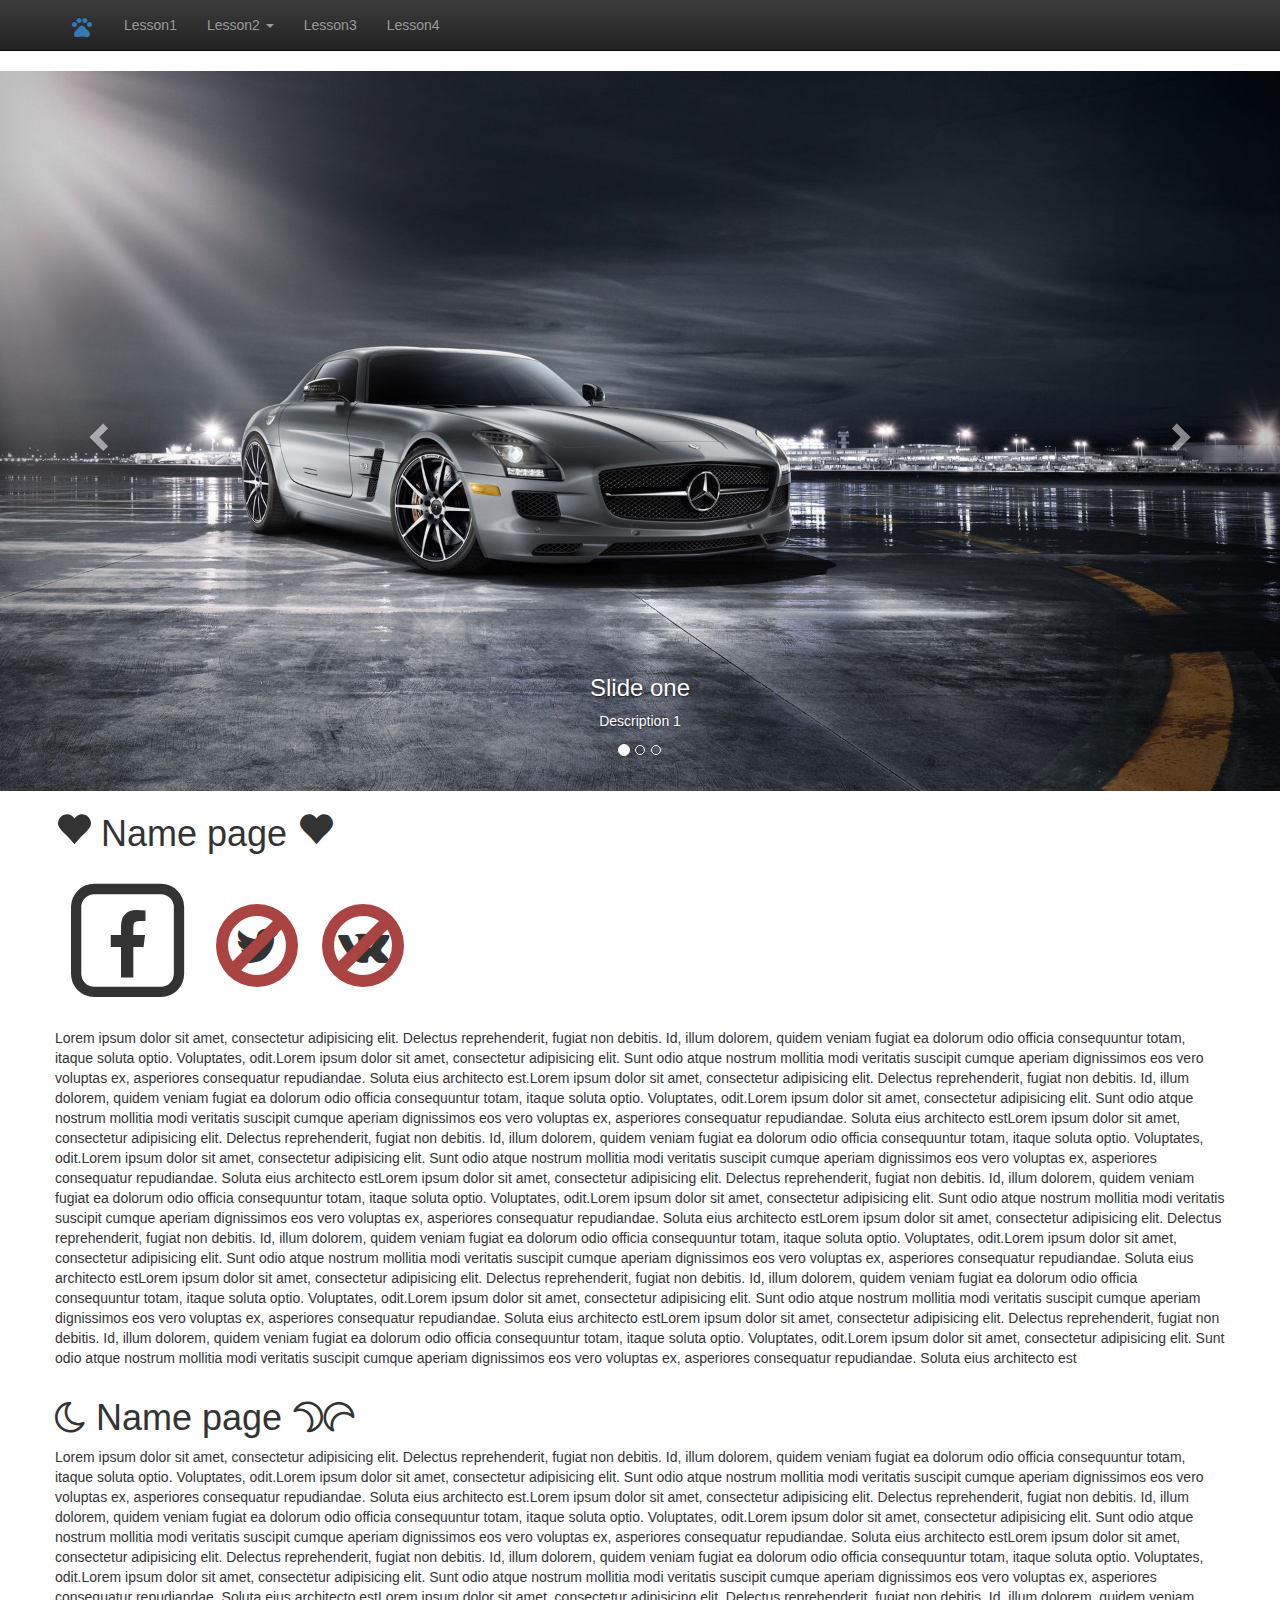
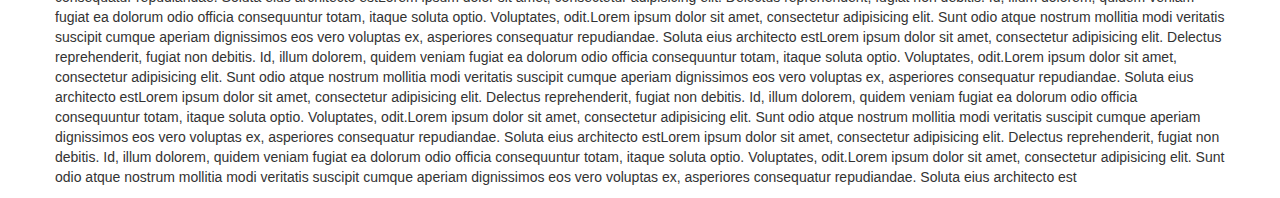
==== index.html @ 9d218d1c "BootStrap_Go2" ====
<!DOCTYPE html>
<html lang="en">

<head>
	<meta charset="utf-8">
    <meta http-equiv="X-UA-Compatible" content="IE=edge">
    <meta name="viewport" content="width=device-width, initial-scale=1">
    <!-- The above 3 meta tags *must* come first in the head; any other head content must come *after* these tags -->
    <title>My site</title>
	<!-- Bootstrap core CSS -->

	<link rel="stylesheet" type="text/css" href="css/bootstrap-theme.css">
	<link rel="stylesheet" type="text/css" href="css/bootstrap.css">
	<link rel="stylesheet" type="text/css" href="css/style.css">
	<link rel="stylesheet" type="text/css" href="css/font-awesome.css">
	<link href="https://fonts.googleapis.com/icon?family=Material+Icons"
      rel="stylesheet">
  

	<!-- HTML5 shim and Respond.js for IE8 support of HTML5 elements and media queries -->
    <!-- WARNING: Respond.js doesn't work if you view the page via file:// -->
    <!--[if lt IE 9]>
      <script src="https://oss.maxcdn.com/html5shiv/3.7.3/html5shiv.min.js"></script>
      <script src="https://oss.maxcdn.com/respond/1.4.2/respond.min.js"></script>
    <![endif]-->	
</head>
<body>
<!-- navbar-default (Светлый цвет)(navbar-inverse Темный) -->
<!-- navbar-fixed-top , navbar-fixed-bottom -->
		<div class="navbar navbar-inverse navbar-static-top"> 

			<div class="container">
				<div class="navbar-header">
				<button type="button" class="navbar-toggle" data-toggle="collapse" data-target="#responsive-menu">
					<span class="sr-only">open nav</span>	
					<span class="icon-bar"></span>
					<span class="icon-bar"></span>
					<span class="icon-bar"></span>
				</button>
					 <div class="navbar-brand"><a href="#"><i class="material-icons">pets</i></a></div>  <!-- белая подсветка -->
				</div>
				<div class="collapse navbar-collapse" id="responsive-menu">
					<ul class="nav navbar-nav">			<!-- menu горизонтально(белая подстветка-->
						<li><a href="#">Lesson1</a></li>

						<li class="dropdown" >
							<a href="#" class="dropdown-toggle" data-toggle="dropdown">Lesson2 <b class="caret"></b></a>
							<ul class="dropdown-menu">
								<li><a href="#">Day1</a></li>
								<li class="divider"></li>
								<li><a href="#">Day2</a></li>
								<li class="divider"></li>
								<li><a href="#">Day3</a></li>
								<li class="divider"></li>
								<li><a href="#">Day4</a></li>
							</ul>

						</li>
						<li><a href="#">Lesson3</a></li>
						<li><a href="#">Lesson4</a></li>
					</ul>
				</div>
			</div>
		</div> 

	<div id="carousel" class="carousel slide">
		<!--Indicators slides-->
		<ol class="carousel-indicators">
			<li class="active" data-target="#carousel" data-slide-to="0"></li>
			<li data-target="#carousel" data-slide-to="1"></li>
			<li data-target="#carousel" data-slide-to="2"></li>
		</ol>
		<!--slides-->
		<div class="carousel-inner">
			<div class="item active">
				<img src="img/car2.jpg" alt="">
				<div class="carousel-caption">
					<h3>Slide one</h3>
					<p>Description 1</p>
				</div>
			</div>
			<div class="item">
				<img src="img/car1.jpg" alt="">
				<div class="carousel-caption">
					<h3>Slide Second</h3>
					<p>Description 2</p>
				</div>
			</div>
			<div class="item">
				<img src="img/car1.jpg" alt="">
				<div class="carousel-caption">
					<h3>Slide 3</h3>
					<p>Description 3</p>
				</div>
			</div>	
		</div>
		<!--Стрелки left and right-->
		<a href="#carousel" class="left carousel-control" data-slide="prev">
			<span class="glyphicon glyphicon-chevron-left"></span>
		</a>
		<a href="#carousel" class="right carousel-control" data-slide="next">
			<span class="glyphicon glyphicon-chevron-right"></span>
		</a>

	</div>


	<div class="container">
		<div class="row">
		
		<h1> <i class="glyphicon glyphicon-heart "></i>	Name page <i class="glyphicon glyphicon-heart"></i></h1>
		<h1>
				<span class="fa-stack fa-2x fa-lg">
				  <i class="fa fa-square-o fa-stack-2x"></i>
				   <i class="fa fa-facebook fa-stack-1x"></i>
				</span>
				<span class="fa-stack fa-lg">
					 <i class="fa fa-twitter fa-stack-1x"></i>
					<i class="fa fa-ban fa-stack-2x text-danger"></i>
				</span>
				<span class="fa-stack fa-lg">
					 <i class="fa fa-vk fa-stack-1x"></i>
					 <i class="fa fa-ban fa-stack-2x text-danger"></i>
				</span>
				
		</h1>
		<p>Lorem ipsum dolor sit amet, consectetur adipisicing elit. Delectus reprehenderit, fugiat non debitis. Id, illum dolorem, quidem veniam fugiat ea dolorum odio officia consequuntur totam, itaque soluta optio. Voluptates, odit.Lorem ipsum dolor sit amet, consectetur adipisicing elit. Sunt odio atque nostrum mollitia modi veritatis suscipit cumque aperiam dignissimos eos vero voluptas ex, asperiores consequatur repudiandae. Soluta eius architecto est.Lorem ipsum dolor sit amet, consectetur adipisicing elit. Delectus reprehenderit, fugiat non debitis. Id, illum dolorem, quidem veniam fugiat ea dolorum odio officia consequuntur totam, itaque soluta optio. Voluptates, odit.Lorem ipsum dolor sit amet, consectetur adipisicing elit. Sunt odio atque nostrum mollitia modi veritatis suscipit cumque aperiam dignissimos eos vero voluptas ex, asperiores consequatur repudiandae. Soluta eius architecto estLorem ipsum dolor sit amet, consectetur adipisicing elit. Delectus reprehenderit, fugiat non debitis. Id, illum dolorem, quidem veniam fugiat ea dolorum odio officia consequuntur totam, itaque soluta optio. Voluptates, odit.Lorem ipsum dolor sit amet, consectetur adipisicing elit. Sunt odio atque nostrum mollitia modi veritatis suscipit cumque aperiam dignissimos eos vero voluptas ex, asperiores consequatur repudiandae. Soluta eius architecto estLorem ipsum dolor sit amet, consectetur adipisicing elit. Delectus reprehenderit, fugiat non debitis. Id, illum dolorem, quidem veniam fugiat ea dolorum odio officia consequuntur totam, itaque soluta optio. Voluptates, odit.Lorem ipsum dolor sit amet, consectetur adipisicing elit. Sunt odio atque nostrum mollitia modi veritatis suscipit cumque aperiam dignissimos eos vero voluptas ex, asperiores consequatur repudiandae. Soluta eius architecto estLorem ipsum dolor sit amet, consectetur adipisicing elit. Delectus reprehenderit, fugiat non debitis. Id, illum dolorem, quidem veniam fugiat ea dolorum odio officia consequuntur totam, itaque soluta optio. Voluptates, odit.Lorem ipsum dolor sit amet, consectetur adipisicing elit. Sunt odio atque nostrum mollitia modi veritatis suscipit cumque aperiam dignissimos eos vero voluptas ex, asperiores consequatur repudiandae. Soluta eius architecto estLorem ipsum dolor sit amet, consectetur adipisicing elit. Delectus reprehenderit, fugiat non debitis. Id, illum dolorem, quidem veniam fugiat ea dolorum odio officia consequuntur totam, itaque soluta optio. Voluptates, odit.Lorem ipsum dolor sit amet, consectetur adipisicing elit. Sunt odio atque nostrum mollitia modi veritatis suscipit cumque aperiam dignissimos eos vero voluptas ex, asperiores consequatur repudiandae. Soluta eius architecto estLorem ipsum dolor sit amet, consectetur adipisicing elit. Delectus reprehenderit, fugiat non debitis. Id, illum dolorem, quidem veniam fugiat ea dolorum odio officia consequuntur totam, itaque soluta optio. Voluptates, odit.Lorem ipsum dolor sit amet, consectetur adipisicing elit. Sunt odio atque nostrum mollitia modi veritatis suscipit cumque aperiam dignissimos eos vero voluptas ex, asperiores consequatur repudiandae. Soluta eius architecto est</p>
			
 		</div>
 		<div class="row">
		
		<h1>

			<i class="fa fa-moon-o fa-spin" ></i> Name page <i class="fa fa-moon-o fa-rotate-180 "></i><i class="fa fa-moon-o fa-rotate-90 " ></i>

		</h1>

		<p>Lorem ipsum dolor sit amet, consectetur adipisicing elit. Delectus reprehenderit, fugiat non debitis. Id, illum dolorem, quidem veniam fugiat ea dolorum odio officia consequuntur totam, itaque soluta optio. Voluptates, odit.Lorem ipsum dolor sit amet, consectetur adipisicing elit. Sunt odio atque nostrum mollitia modi veritatis suscipit cumque aperiam dignissimos eos vero voluptas ex, asperiores consequatur repudiandae. Soluta eius architecto est.Lorem ipsum dolor sit amet, consectetur adipisicing elit. Delectus reprehenderit, fugiat non debitis. Id, illum dolorem, quidem veniam fugiat ea dolorum odio officia consequuntur totam, itaque soluta optio. Voluptates, odit.Lorem ipsum dolor sit amet, consectetur adipisicing elit. Sunt odio atque nostrum mollitia modi veritatis suscipit cumque aperiam dignissimos eos vero voluptas ex, asperiores consequatur repudiandae. Soluta eius architecto estLorem ipsum dolor sit amet, consectetur adipisicing elit. Delectus reprehenderit, fugiat non debitis. Id, illum dolorem, quidem veniam fugiat ea dolorum odio officia consequuntur totam, itaque soluta optio. Voluptates, odit.Lorem ipsum dolor sit amet, consectetur adipisicing elit. Sunt odio atque nostrum mollitia modi veritatis suscipit cumque aperiam dignissimos eos vero voluptas ex, asperiores consequatur repudiandae. Soluta eius architecto estLorem ipsum dolor sit amet, consectetur adipisicing elit. Delectus reprehenderit, fugiat non debitis. Id, illum dolorem, quidem veniam fugiat ea dolorum odio officia consequuntur totam, itaque soluta optio. Voluptates, odit.Lorem ipsum dolor sit amet, consectetur adipisicing elit. Sunt odio atque nostrum mollitia modi veritatis suscipit cumque aperiam dignissimos eos vero voluptas ex, asperiores consequatur repudiandae. Soluta eius architecto estLorem ipsum dolor sit amet, consectetur adipisicing elit. Delectus reprehenderit, fugiat non debitis. Id, illum dolorem, quidem veniam fugiat ea dolorum odio officia consequuntur totam, itaque soluta optio. Voluptates, odit.Lorem ipsum dolor sit amet, consectetur adipisicing elit. Sunt odio atque nostrum mollitia modi veritatis suscipit cumque aperiam dignissimos eos vero voluptas ex, asperiores consequatur repudiandae. Soluta eius architecto estLorem ipsum dolor sit amet, consectetur adipisicing elit. Delectus reprehenderit, fugiat non debitis. Id, illum dolorem, quidem veniam fugiat ea dolorum odio officia consequuntur totam, itaque soluta optio. Voluptates, odit.Lorem ipsum dolor sit amet, consectetur adipisicing elit. Sunt odio atque nostrum mollitia modi veritatis suscipit cumque aperiam dignissimos eos vero voluptas ex, asperiores consequatur repudiandae. Soluta eius architecto estLorem ipsum dolor sit amet, consectetur adipisicing elit. Delectus reprehenderit, fugiat non debitis. Id, illum dolorem, quidem veniam fugiat ea dolorum odio officia consequuntur totam, itaque soluta optio. Voluptates, odit.Lorem ipsum dolor sit amet, consectetur adipisicing elit. Sunt odio atque nostrum mollitia modi veritatis suscipit cumque aperiam dignissimos eos vero voluptas ex, asperiores consequatur repudiandae. Soluta eius architecto est</p>
			
 		</div>
	</div>
	<div class="container-fluid">
		<div class="row">
			<div class="col-md-6 hidden-md ">	<!-- delete if size -sm -lg-->
				<div class="row">
					<div class="col-md-4 "></div>
					<div class="col-md-4 "></div>
					<div class="col-md-4 "></div>
				</div>
			</div>
			<div class="col-md-4 col-md-offset-2 ">  <!-- Space 2 col -->
			
		</div>
	
			
		</div>
	</div>
	











	<!-- jQuery (necessary for Bootstrap's JavaScript plugins) -->
    <script src="https://ajax.googleapis.com/ajax/libs/jquery/1.12.4/jquery.min.js"></script>

    <!-- Include all compiled plugins (below), or include individual files as needed -->
    <script type="text/javascript" src="js/bootstrap.js"></script>
	
		<!-- start LiveReload -->
	<script>document.write('<script src="http://' + (location.host || 'localhost').split(':')[0] + ':35729/livereload.js?snipver=1"></' + 'script>')</script>
		<!-- .end -->
</body>
</html>
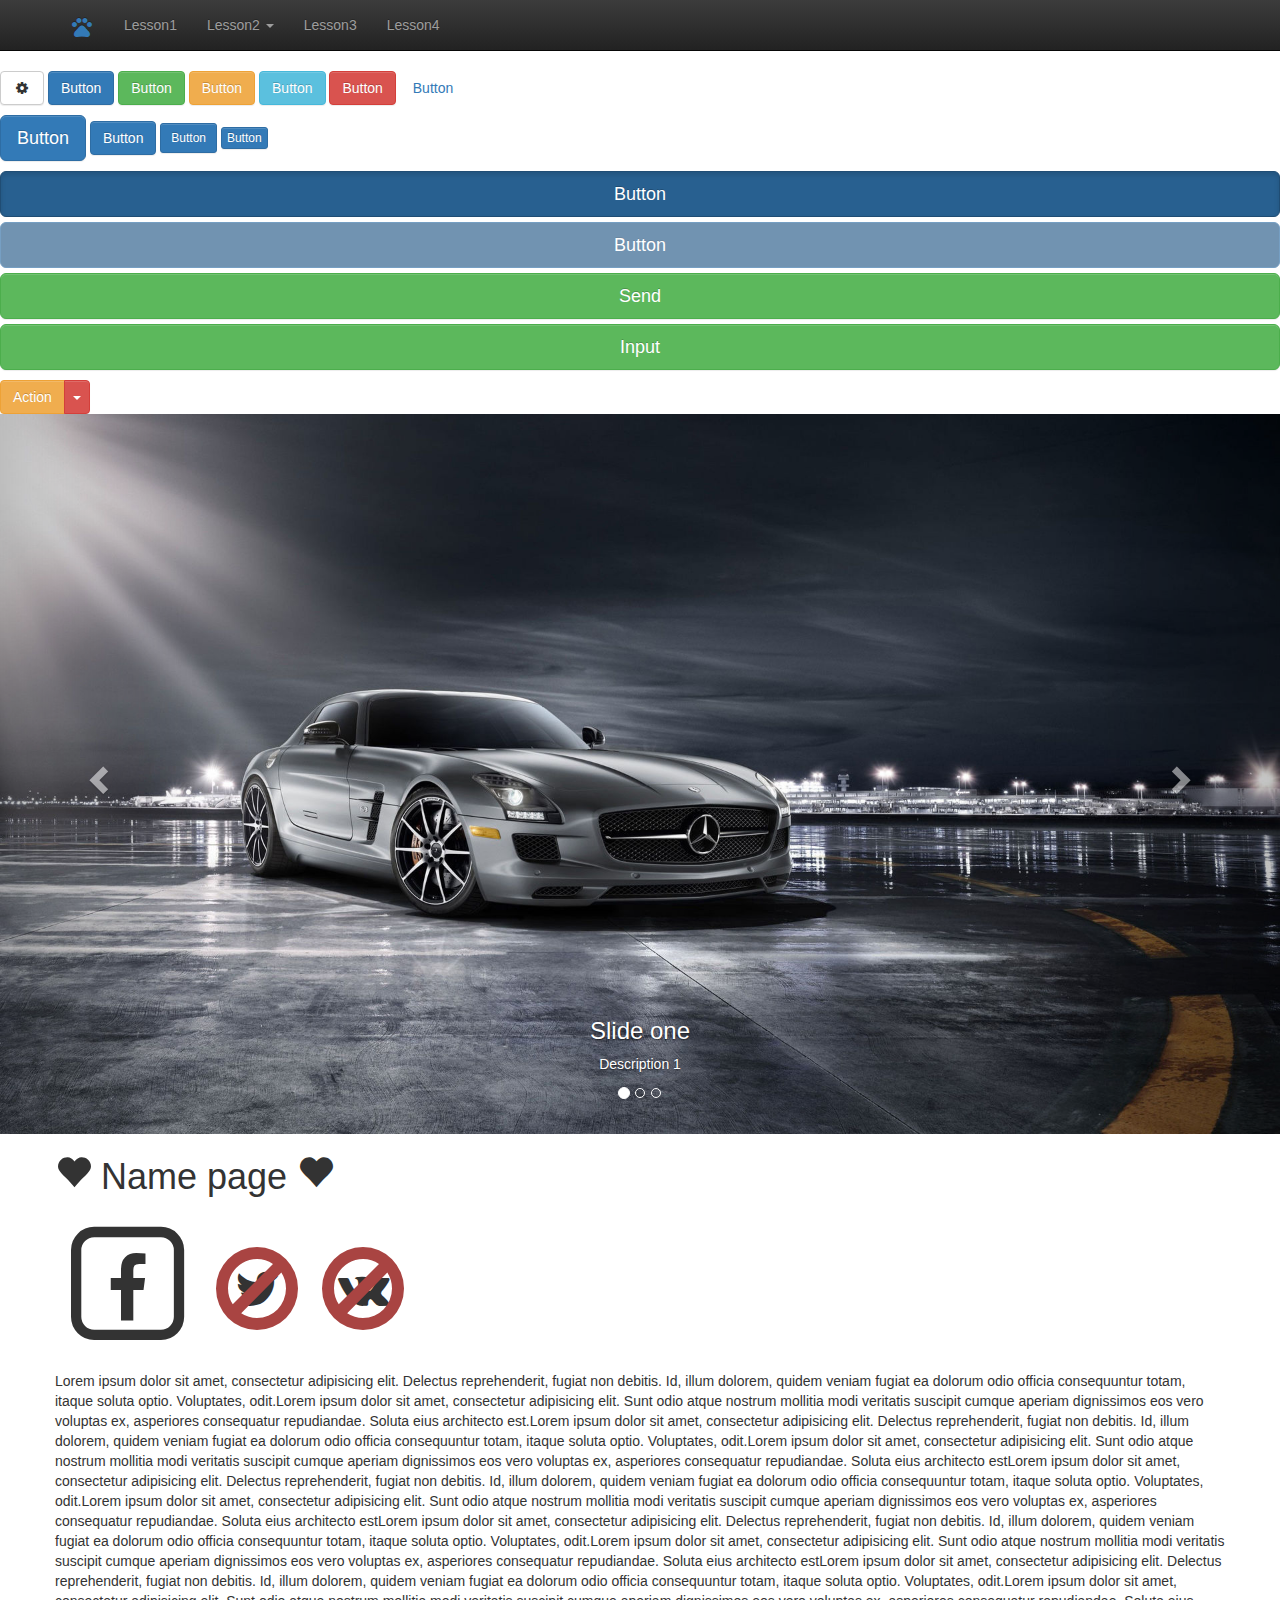
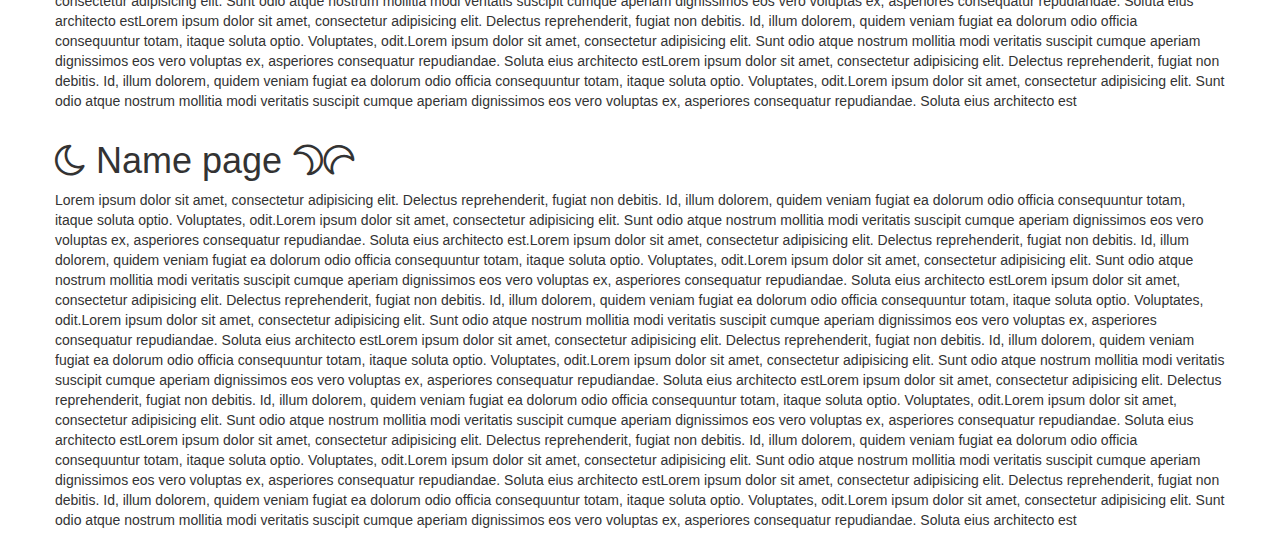
==== commit e138ce7c: "BootStrap_Go2" ====
--- a/index.html
+++ b/index.html
@@ -62,6 +62,51 @@
 				</div>
 			</div>
 		</div> 
+			<!--Buttons start-->
+	<div>		
+		<p>
+				<a href="#" class="btn btn-default"><i class="fa fa-cog fa-spin fa-fw"></i></a>
+				<a href="#" class="btn btn-primary ">Button</a>
+				<a href="#" class="btn btn-success">Button</a>
+				<a href="#" class="btn btn-warning">Button</a>
+				<a href="#" class="btn btn-info">Button</a>
+				<a href="#" class="btn btn-danger">Button</a>
+				<a href="#" class="btn btn-link">Button</a>
+				
+		</p>
+		<p>
+			<a href="#" class="btn btn-primary btn-lg " >Button</a>
+			<a href="#" class="btn btn-primary ">Button</a>
+			<a href="#" class="btn btn-primary btn-sm">Button</a>
+			<a href="#" class="btn btn-primary btn-xs">Button</a>
+		</p>
+		<p>
+			<a href="#" class="btn btn-primary btn-lg btn-block active">Button</a>
+			<a href="#" class="btn btn-primary btn-lg btn-block disabled">Button</a>
+			<button class="btn btn-success btn-lg btn-block" type="submit">Send</button>
+			<input type="submit" value="Input" class="btn btn-success btn-lg btn-block"> 
+		</p>
+		<!-- Split button -->
+<div class="btn-group">
+  <button type="button" class="btn btn-warning">Action</button>
+  <button type="button" class="btn btn-danger dropdown-toggle" data-toggle="dropdown" aria-haspopup="true" aria-expanded="false">
+    <span class="caret"></span>
+    <span class="sr-only">Toggle Dropdown</span>
+  </button>
+  <ul class="dropdown-menu">
+    <li><a href="#">Action</a></li>
+    <li><a href="#">Another action</a></li>
+    <li><a href="#">Something else here</a></li>
+    <li role="separator" class="divider"></li>
+    <li><a href="#">Separated link</a></li>
+  </ul>
+</div>
+
+
+	</div>
+
+
+
 
 	<div id="carousel" class="carousel slide">
 		<!--Indicators slides-->
@@ -137,7 +182,7 @@
 
 		<p>Lorem ipsum dolor sit amet, consectetur adipisicing elit. Delectus reprehenderit, fugiat non debitis. Id, illum dolorem, quidem veniam fugiat ea dolorum odio officia consequuntur totam, itaque soluta optio. Voluptates, odit.Lorem ipsum dolor sit amet, consectetur adipisicing elit. Sunt odio atque nostrum mollitia modi veritatis suscipit cumque aperiam dignissimos eos vero voluptas ex, asperiores consequatur repudiandae. Soluta eius architecto est.Lorem ipsum dolor sit amet, consectetur adipisicing elit. Delectus reprehenderit, fugiat non debitis. Id, illum dolorem, quidem veniam fugiat ea dolorum odio officia consequuntur totam, itaque soluta optio. Voluptates, odit.Lorem ipsum dolor sit amet, consectetur adipisicing elit. Sunt odio atque nostrum mollitia modi veritatis suscipit cumque aperiam dignissimos eos vero voluptas ex, asperiores consequatur repudiandae. Soluta eius architecto estLorem ipsum dolor sit amet, consectetur adipisicing elit. Delectus reprehenderit, fugiat non debitis. Id, illum dolorem, quidem veniam fugiat ea dolorum odio officia consequuntur totam, itaque soluta optio. Voluptates, odit.Lorem ipsum dolor sit amet, consectetur adipisicing elit. Sunt odio atque nostrum mollitia modi veritatis suscipit cumque aperiam dignissimos eos vero voluptas ex, asperiores consequatur repudiandae. Soluta eius architecto estLorem ipsum dolor sit amet, consectetur adipisicing elit. Delectus reprehenderit, fugiat non debitis. Id, illum dolorem, quidem veniam fugiat ea dolorum odio officia consequuntur totam, itaque soluta optio. Voluptates, odit.Lorem ipsum dolor sit amet, consectetur adipisicing elit. Sunt odio atque nostrum mollitia modi veritatis suscipit cumque aperiam dignissimos eos vero voluptas ex, asperiores consequatur repudiandae. Soluta eius architecto estLorem ipsum dolor sit amet, consectetur adipisicing elit. Delectus reprehenderit, fugiat non debitis. Id, illum dolorem, quidem veniam fugiat ea dolorum odio officia consequuntur totam, itaque soluta optio. Voluptates, odit.Lorem ipsum dolor sit amet, consectetur adipisicing elit. Sunt odio atque nostrum mollitia modi veritatis suscipit cumque aperiam dignissimos eos vero voluptas ex, asperiores consequatur repudiandae. Soluta eius architecto estLorem ipsum dolor sit amet, consectetur adipisicing elit. Delectus reprehenderit, fugiat non debitis. Id, illum dolorem, quidem veniam fugiat ea dolorum odio officia consequuntur totam, itaque soluta optio. Voluptates, odit.Lorem ipsum dolor sit amet, consectetur adipisicing elit. Sunt odio atque nostrum mollitia modi veritatis suscipit cumque aperiam dignissimos eos vero voluptas ex, asperiores consequatur repudiandae. Soluta eius architecto estLorem ipsum dolor sit amet, consectetur adipisicing elit. Delectus reprehenderit, fugiat non debitis. Id, illum dolorem, quidem veniam fugiat ea dolorum odio officia consequuntur totam, itaque soluta optio. Voluptates, odit.Lorem ipsum dolor sit amet, consectetur adipisicing elit. Sunt odio atque nostrum mollitia modi veritatis suscipit cumque aperiam dignissimos eos vero voluptas ex, asperiores consequatur repudiandae. Soluta eius architecto est</p>
 			
- 		</div>
+ 		</div>	
 	</div>
 	<div class="container-fluid">
 		<div class="row">
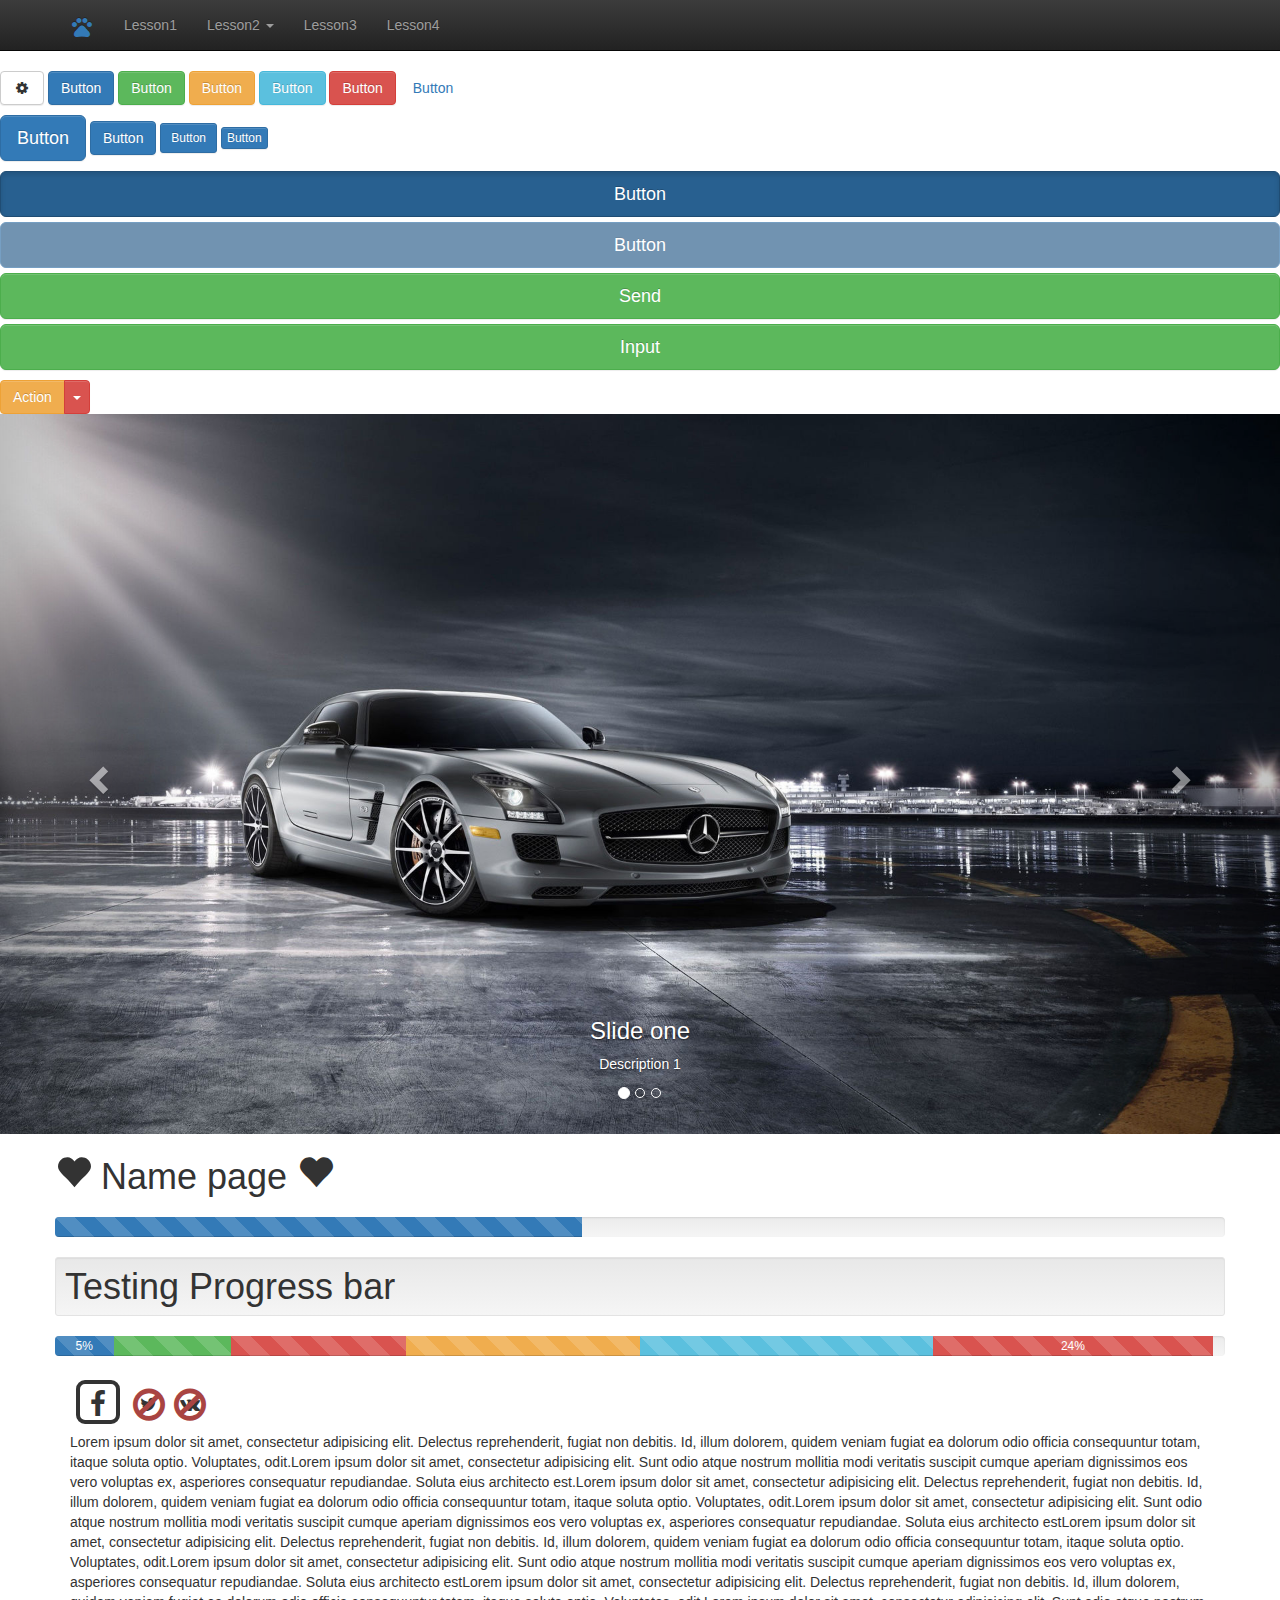
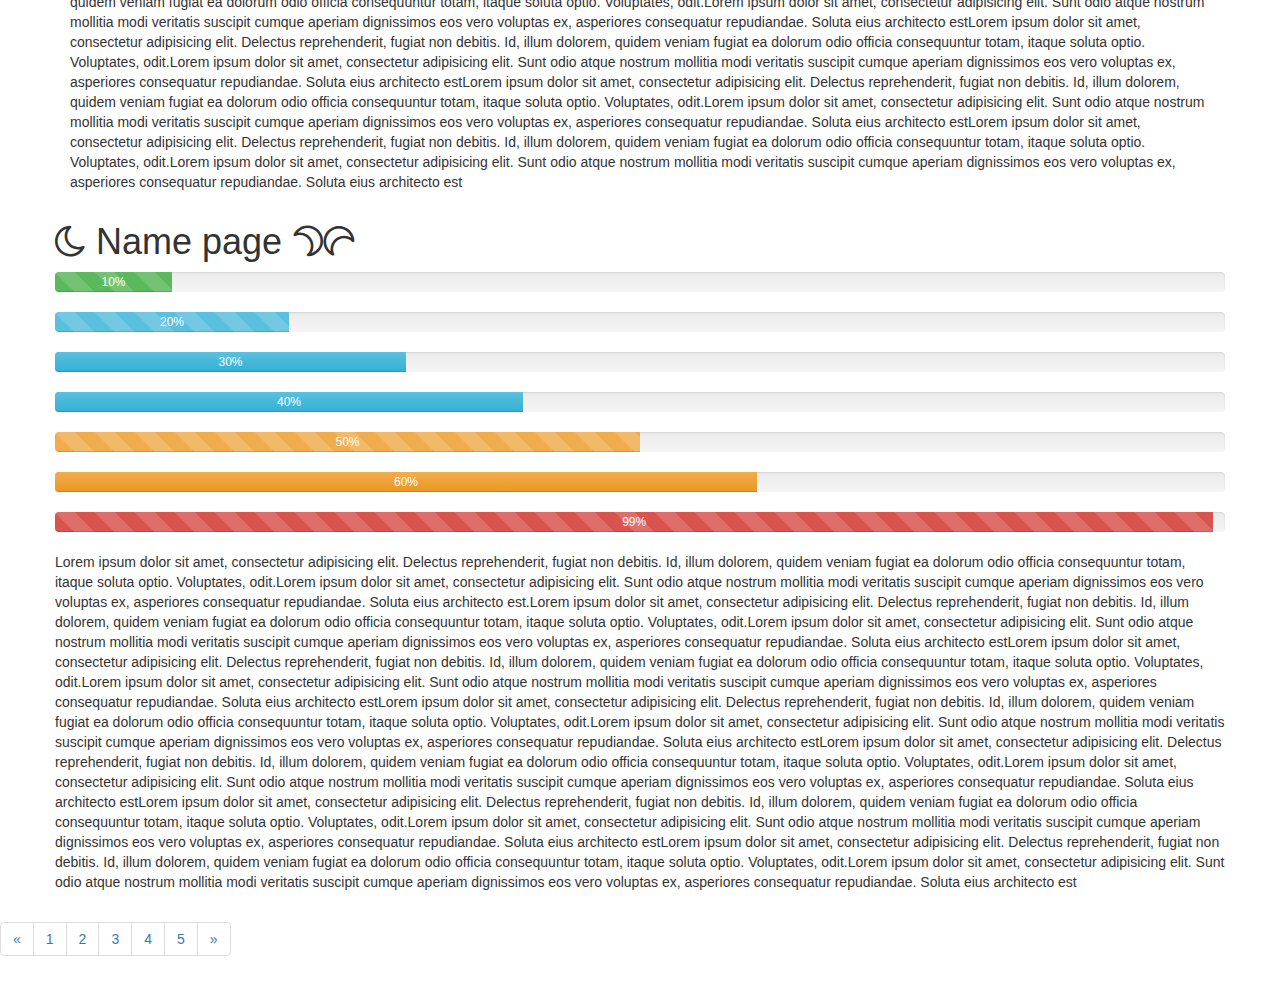
==== commit d969cd30: "BootStrap_Go2" ====
--- a/index.html
+++ b/index.html
@@ -155,6 +155,43 @@
 		
 		<h1> <i class="glyphicon glyphicon-heart "></i>	Name page <i class="glyphicon glyphicon-heart"></i></h1>
 		<h1>
+
+		
+
+			<div class="progress">
+				  <div class="progress-bar progress-bar-striped active" role="progressbar" aria-valuenow="45" aria-valuemin="0" aria-valuemax="100" style="width: 45%">
+				    <span class="sr-only">45% Complete</span>
+				  </div>
+			</div>
+
+			<div class="well well-sm">Testing Progress bar</div>
+					<!--  Progress Bar-1-->
+
+				<div class="progress">
+					  <div class="progress-bar progress-bar-striped active" style="width: 5%">
+					    5%
+					  </div>
+					  <div class="progress-bar progress-bar-success progress-bar-striped active" style="width: 10%">
+					    
+					  </div>
+					  <div class="progress-bar progress-bar-danger progress-bar-striped active" style="width: 15%">
+					    
+					  </div>
+					  <div class="progress-bar progress-bar-warning progress-bar-striped active" style="width: 20%">
+					   
+					  </div>
+					  <div class="progress-bar progress-bar-info progress-bar-striped active" style="width: 25%">
+
+					    
+					  </div>
+					  <div class="progress-bar progress-bar-danger progress-bar-striped active" style="width: 24%">
+					    24%
+					  </div>
+								 					
+				</div>
+
+				</div>
+
 				<span class="fa-stack fa-2x fa-lg">
 				  <i class="fa fa-square-o fa-stack-2x"></i>
 				   <i class="fa fa-facebook fa-stack-1x"></i>
@@ -172,6 +209,8 @@
 		<p>Lorem ipsum dolor sit amet, consectetur adipisicing elit. Delectus reprehenderit, fugiat non debitis. Id, illum dolorem, quidem veniam fugiat ea dolorum odio officia consequuntur totam, itaque soluta optio. Voluptates, odit.Lorem ipsum dolor sit amet, consectetur adipisicing elit. Sunt odio atque nostrum mollitia modi veritatis suscipit cumque aperiam dignissimos eos vero voluptas ex, asperiores consequatur repudiandae. Soluta eius architecto est.Lorem ipsum dolor sit amet, consectetur adipisicing elit. Delectus reprehenderit, fugiat non debitis. Id, illum dolorem, quidem veniam fugiat ea dolorum odio officia consequuntur totam, itaque soluta optio. Voluptates, odit.Lorem ipsum dolor sit amet, consectetur adipisicing elit. Sunt odio atque nostrum mollitia modi veritatis suscipit cumque aperiam dignissimos eos vero voluptas ex, asperiores consequatur repudiandae. Soluta eius architecto estLorem ipsum dolor sit amet, consectetur adipisicing elit. Delectus reprehenderit, fugiat non debitis. Id, illum dolorem, quidem veniam fugiat ea dolorum odio officia consequuntur totam, itaque soluta optio. Voluptates, odit.Lorem ipsum dolor sit amet, consectetur adipisicing elit. Sunt odio atque nostrum mollitia modi veritatis suscipit cumque aperiam dignissimos eos vero voluptas ex, asperiores consequatur repudiandae. Soluta eius architecto estLorem ipsum dolor sit amet, consectetur adipisicing elit. Delectus reprehenderit, fugiat non debitis. Id, illum dolorem, quidem veniam fugiat ea dolorum odio officia consequuntur totam, itaque soluta optio. Voluptates, odit.Lorem ipsum dolor sit amet, consectetur adipisicing elit. Sunt odio atque nostrum mollitia modi veritatis suscipit cumque aperiam dignissimos eos vero voluptas ex, asperiores consequatur repudiandae. Soluta eius architecto estLorem ipsum dolor sit amet, consectetur adipisicing elit. Delectus reprehenderit, fugiat non debitis. Id, illum dolorem, quidem veniam fugiat ea dolorum odio officia consequuntur totam, itaque soluta optio. Voluptates, odit.Lorem ipsum dolor sit amet, consectetur adipisicing elit. Sunt odio atque nostrum mollitia modi veritatis suscipit cumque aperiam dignissimos eos vero voluptas ex, asperiores consequatur repudiandae. Soluta eius architecto estLorem ipsum dolor sit amet, consectetur adipisicing elit. Delectus reprehenderit, fugiat non debitis. Id, illum dolorem, quidem veniam fugiat ea dolorum odio officia consequuntur totam, itaque soluta optio. Voluptates, odit.Lorem ipsum dolor sit amet, consectetur adipisicing elit. Sunt odio atque nostrum mollitia modi veritatis suscipit cumque aperiam dignissimos eos vero voluptas ex, asperiores consequatur repudiandae. Soluta eius architecto estLorem ipsum dolor sit amet, consectetur adipisicing elit. Delectus reprehenderit, fugiat non debitis. Id, illum dolorem, quidem veniam fugiat ea dolorum odio officia consequuntur totam, itaque soluta optio. Voluptates, odit.Lorem ipsum dolor sit amet, consectetur adipisicing elit. Sunt odio atque nostrum mollitia modi veritatis suscipit cumque aperiam dignissimos eos vero voluptas ex, asperiores consequatur repudiandae. Soluta eius architecto est</p>
 			
  		</div>
+
+ 		<div class="container">
  		<div class="row">
 		
 		<h1>
@@ -180,10 +219,73 @@
 
 		</h1>
 
-		<p>Lorem ipsum dolor sit amet, consectetur adipisicing elit. Delectus reprehenderit, fugiat non debitis. Id, illum dolorem, quidem veniam fugiat ea dolorum odio officia consequuntur totam, itaque soluta optio. Voluptates, odit.Lorem ipsum dolor sit amet, consectetur adipisicing elit. Sunt odio atque nostrum mollitia modi veritatis suscipit cumque aperiam dignissimos eos vero voluptas ex, asperiores consequatur repudiandae. Soluta eius architecto est.Lorem ipsum dolor sit amet, consectetur adipisicing elit. Delectus reprehenderit, fugiat non debitis. Id, illum dolorem, quidem veniam fugiat ea dolorum odio officia consequuntur totam, itaque soluta optio. Voluptates, odit.Lorem ipsum dolor sit amet, consectetur adipisicing elit. Sunt odio atque nostrum mollitia modi veritatis suscipit cumque aperiam dignissimos eos vero voluptas ex, asperiores consequatur repudiandae. Soluta eius architecto estLorem ipsum dolor sit amet, consectetur adipisicing elit. Delectus reprehenderit, fugiat non debitis. Id, illum dolorem, quidem veniam fugiat ea dolorum odio officia consequuntur totam, itaque soluta optio. Voluptates, odit.Lorem ipsum dolor sit amet, consectetur adipisicing elit. Sunt odio atque nostrum mollitia modi veritatis suscipit cumque aperiam dignissimos eos vero voluptas ex, asperiores consequatur repudiandae. Soluta eius architecto estLorem ipsum dolor sit amet, consectetur adipisicing elit. Delectus reprehenderit, fugiat non debitis. Id, illum dolorem, quidem veniam fugiat ea dolorum odio officia consequuntur totam, itaque soluta optio. Voluptates, odit.Lorem ipsum dolor sit amet, consectetur adipisicing elit. Sunt odio atque nostrum mollitia modi veritatis suscipit cumque aperiam dignissimos eos vero voluptas ex, asperiores consequatur repudiandae. Soluta eius architecto estLorem ipsum dolor sit amet, consectetur adipisicing elit. Delectus reprehenderit, fugiat non debitis. Id, illum dolorem, quidem veniam fugiat ea dolorum odio officia consequuntur totam, itaque soluta optio. Voluptates, odit.Lorem ipsum dolor sit amet, consectetur adipisicing elit. Sunt odio atque nostrum mollitia modi veritatis suscipit cumque aperiam dignissimos eos vero voluptas ex, asperiores consequatur repudiandae. Soluta eius architecto estLorem ipsum dolor sit amet, consectetur adipisicing elit. Delectus reprehenderit, fugiat non debitis. Id, illum dolorem, quidem veniam fugiat ea dolorum odio officia consequuntur totam, itaque soluta optio. Voluptates, odit.Lorem ipsum dolor sit amet, consectetur adipisicing elit. Sunt odio atque nostrum mollitia modi veritatis suscipit cumque aperiam dignissimos eos vero voluptas ex, asperiores consequatur repudiandae. Soluta eius architecto estLorem ipsum dolor sit amet, consectetur adipisicing elit. Delectus reprehenderit, fugiat non debitis. Id, illum dolorem, quidem veniam fugiat ea dolorum odio officia consequuntur totam, itaque soluta optio. Voluptates, odit.Lorem ipsum dolor sit amet, consectetur adipisicing elit. Sunt odio atque nostrum mollitia modi veritatis suscipit cumque aperiam dignissimos eos vero voluptas ex, asperiores consequatur repudiandae. Soluta eius architecto est</p>
-			
- 		</div>	
-	</div>
+			<!--  Progress Bar-2-->
+
+		<div class="progress">
+			  <div class="progress-bar progress-bar-success progress-bar-striped active" role="progressbar" aria-valuenow="60" aria-valuemin="0" aria-valuemax="100" style="width: 10%;">
+			    10%
+			  </div>
+		</div>
+		<div class="progress">
+			  <div class="progress-bar progress-bar-info progress-bar-striped" role="progressbar" aria-valuenow="60" aria-valuemin="0" aria-valuemax="100" style="width: 20%;">
+			    20%
+			  </div>
+		</div>
+		<div class="progress">
+			  <div class="progress-bar progress-bar-info" role="progressbar" aria-valuenow="60" aria-valuemin="0" aria-valuemax="100" style="width: 30%;">
+			    30%
+			  </div>
+		</div>
+		<div class="progress">
+			  <div class="progress-bar progress-bar-info" role="progressbar" aria-valuenow="60" aria-valuemin="0" aria-valuemax="100" style="width: 40%;">
+			    40%
+			  </div>
+		</div>
+		<div class="progress">
+			  <div class="progress-bar progress-bar-warning progress-bar-striped" role="progressbar" aria-valuenow="60" aria-valuemin="0" aria-valuemax="100" style="width: 50%;">
+			    50%
+			  </div>
+		</div>
+		<div class="progress">
+			  <div class="progress-bar progress-bar-warning" role="progressbar" aria-valuenow="60" aria-valuemin="0" aria-valuemax="100" style="width: 60%;">
+			    60%
+			  </div>
+		</div>
+
+		<div class="progress">
+			  <div class="progress-bar progress-bar-danger progress-bar-striped active" role="progressbar" aria-valuenow="60" aria-valuemin="0" aria-valuemax="100" style="width: 99%;">
+			    99%
+			  </div>
+		</div>
+
+			<p>Lorem ipsum dolor sit amet, consectetur adipisicing elit. Delectus reprehenderit, fugiat non debitis. Id, illum dolorem, quidem veniam fugiat ea dolorum odio officia consequuntur totam, itaque soluta optio. Voluptates, odit.Lorem ipsum dolor sit amet, consectetur adipisicing elit. Sunt odio atque nostrum mollitia modi veritatis suscipit cumque aperiam dignissimos eos vero voluptas ex, asperiores consequatur repudiandae. Soluta eius architecto est.Lorem ipsum dolor sit amet, consectetur adipisicing elit. Delectus reprehenderit, fugiat non debitis. Id, illum dolorem, quidem veniam fugiat ea dolorum odio officia consequuntur totam, itaque soluta optio. Voluptates, odit.Lorem ipsum dolor sit amet, consectetur adipisicing elit. Sunt odio atque nostrum mollitia modi veritatis suscipit cumque aperiam dignissimos eos vero voluptas ex, asperiores consequatur repudiandae. Soluta eius architecto estLorem ipsum dolor sit amet, consectetur adipisicing elit. Delectus reprehenderit, fugiat non debitis. Id, illum dolorem, quidem veniam fugiat ea dolorum odio officia consequuntur totam, itaque soluta optio. Voluptates, odit.Lorem ipsum dolor sit amet, consectetur adipisicing elit. Sunt odio atque nostrum mollitia modi veritatis suscipit cumque aperiam dignissimos eos vero voluptas ex, asperiores consequatur repudiandae. Soluta eius architecto estLorem ipsum dolor sit amet, consectetur adipisicing elit. Delectus reprehenderit, fugiat non debitis. Id, illum dolorem, quidem veniam fugiat ea dolorum odio officia consequuntur totam, itaque soluta optio. Voluptates, odit.Lorem ipsum dolor sit amet, consectetur adipisicing elit. Sunt odio atque nostrum mollitia modi veritatis suscipit cumque aperiam dignissimos eos vero voluptas ex, asperiores consequatur repudiandae. Soluta eius architecto estLorem ipsum dolor sit amet, consectetur adipisicing elit. Delectus reprehenderit, fugiat non debitis. Id, illum dolorem, quidem veniam fugiat ea dolorum odio officia consequuntur totam, itaque soluta optio. Voluptates, odit.Lorem ipsum dolor sit amet, consectetur adipisicing elit. Sunt odio atque nostrum mollitia modi veritatis suscipit cumque aperiam dignissimos eos vero voluptas ex, asperiores consequatur repudiandae. Soluta eius architecto estLorem ipsum dolor sit amet, consectetur adipisicing elit. Delectus reprehenderit, fugiat non debitis. Id, illum dolorem, quidem veniam fugiat ea dolorum odio officia consequuntur totam, itaque soluta optio. Voluptates, odit.Lorem ipsum dolor sit amet, consectetur adipisicing elit. Sunt odio atque nostrum mollitia modi veritatis suscipit cumque aperiam dignissimos eos vero voluptas ex, asperiores consequatur repudiandae. Soluta eius architecto estLorem ipsum dolor sit amet, consectetur adipisicing elit. Delectus reprehenderit, fugiat non debitis. Id, illum dolorem, quidem veniam fugiat ea dolorum odio officia consequuntur totam, itaque soluta optio. Voluptates, odit.Lorem ipsum dolor sit amet, consectetur adipisicing elit. Sunt odio atque nostrum mollitia modi veritatis suscipit cumque aperiam dignissimos eos vero voluptas ex, asperiores consequatur repudiandae. Soluta eius architecto est</p>
+		</div>
+		</div>
+
+
+		<nav aria-label="Page navigation">
+		  <ul class="pagination">
+		    <li>
+		      <a href="#" aria-label="Previous">
+		        <span aria-hidden="true">&laquo;</span>
+		      </a>
+		    </li>
+		    <li><a href="#">1</a></li>
+		    <li><a href="#">2</a></li>
+		    <li><a href="#">3</a></li>
+		    <li><a href="#">4</a></li>
+		    <li><a href="#">5</a></li>
+		    <li>
+		      <a href="#" aria-label="Next">
+		        <span aria-hidden="true">&raquo;</span>
+		      </a>
+		    </li>
+		  </ul>
+		</nav>
+
+
+
+	
 	<div class="container-fluid">
 		<div class="row">
 			<div class="col-md-6 hidden-md ">	<!-- delete if size -sm -lg-->
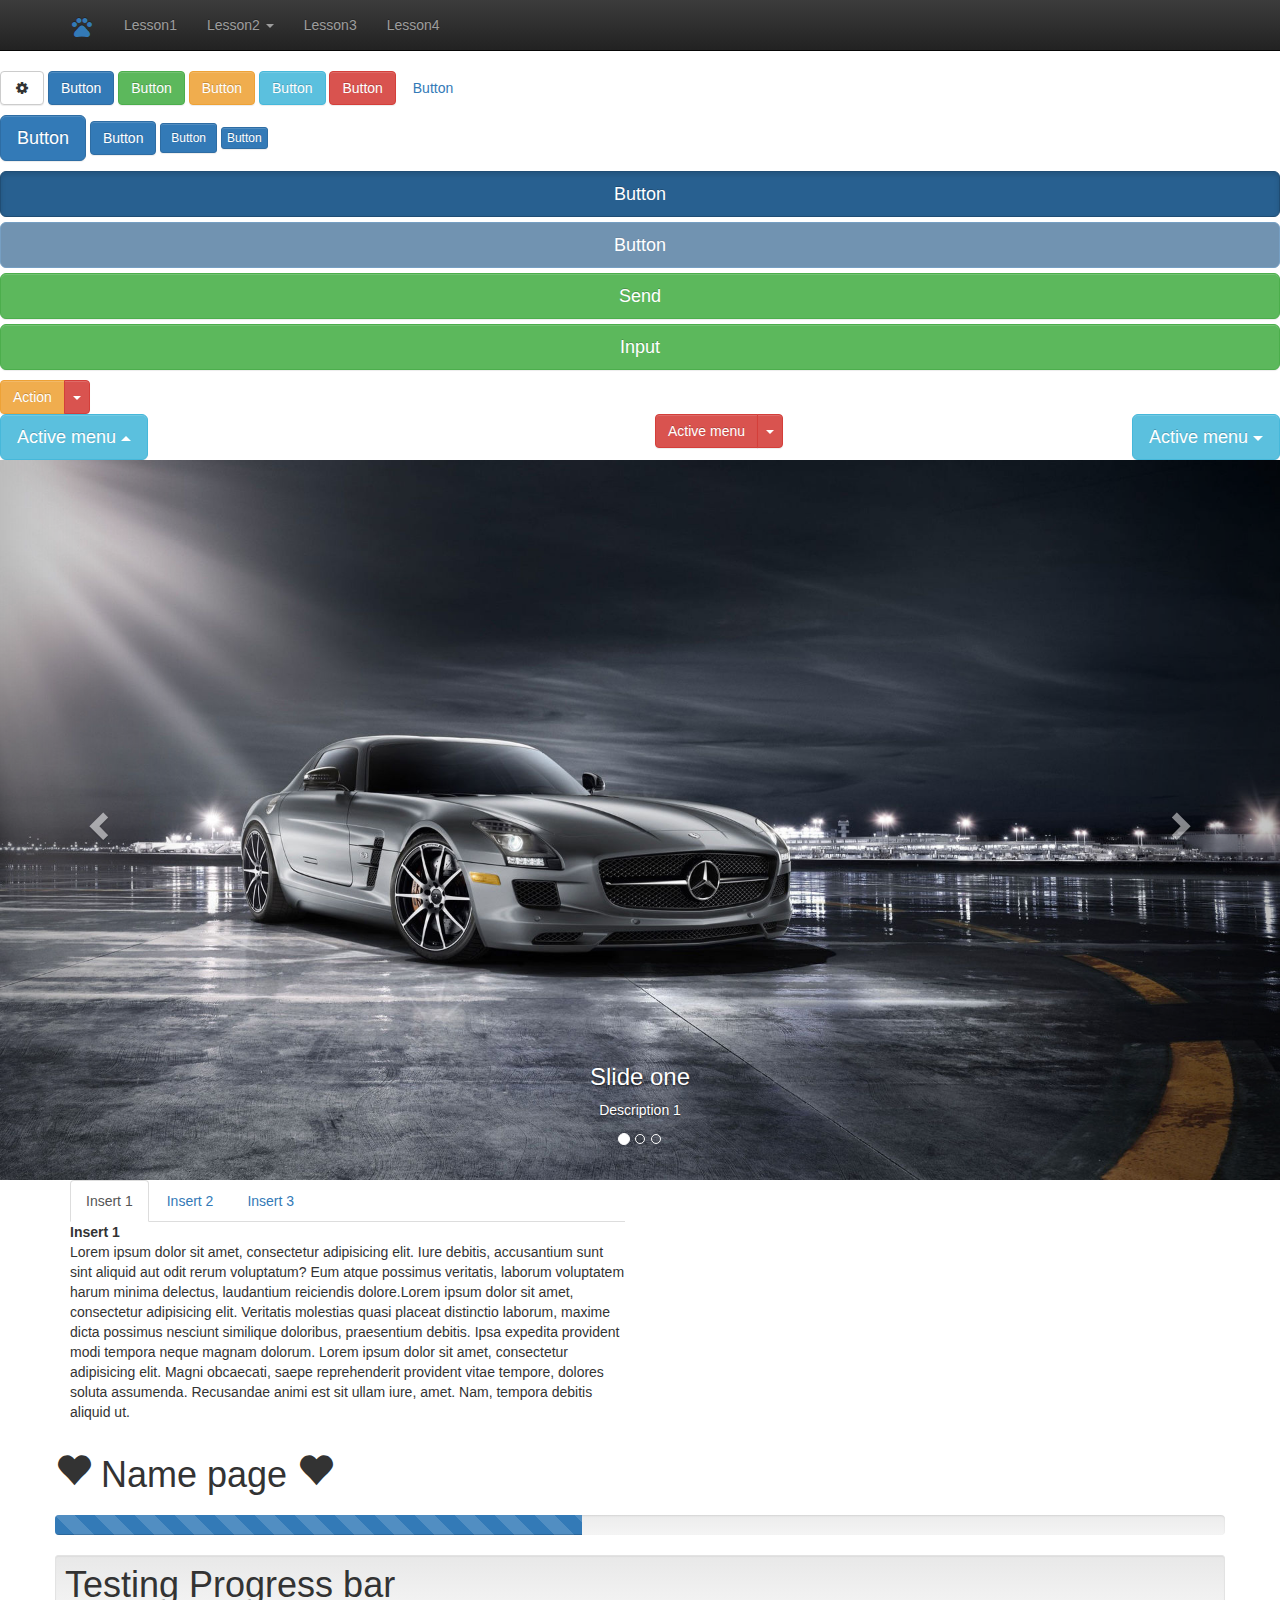
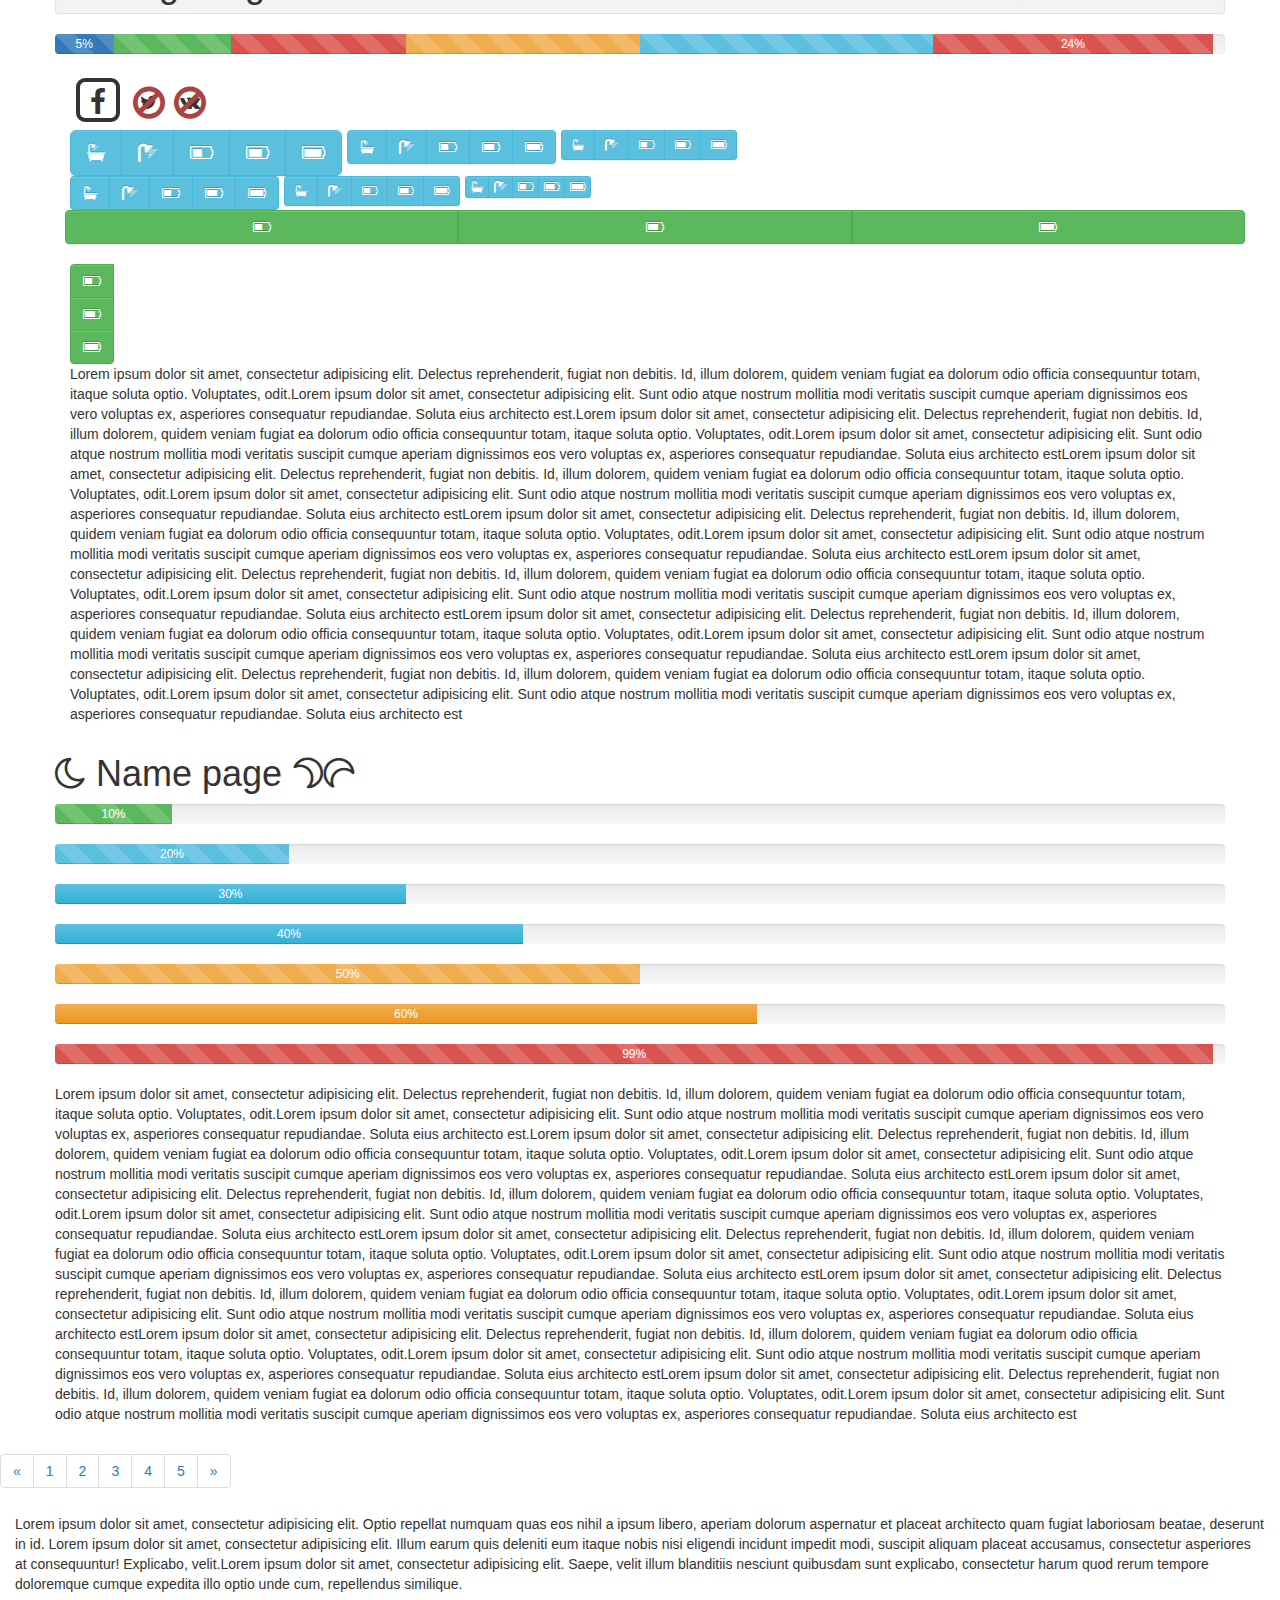
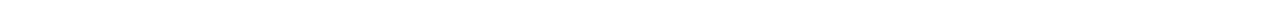
==== commit 45dd1481: "BootStrap_Go2" ====
--- a/index.html
+++ b/index.html
@@ -8,21 +8,17 @@
     <!-- The above 3 meta tags *must* come first in the head; any other head content must come *after* these tags -->
     <title>My site</title>
 	<!-- Bootstrap core CSS -->
-
+	
 	<link rel="stylesheet" type="text/css" href="css/bootstrap-theme.css">
 	<link rel="stylesheet" type="text/css" href="css/bootstrap.css">
 	<link rel="stylesheet" type="text/css" href="css/style.css">
 	<link rel="stylesheet" type="text/css" href="css/font-awesome.css">
 	<link href="https://fonts.googleapis.com/icon?family=Material+Icons"
       rel="stylesheet">
+	
+	
+	  
   
-
-	<!-- HTML5 shim and Respond.js for IE8 support of HTML5 elements and media queries -->
-    <!-- WARNING: Respond.js doesn't work if you view the page via file:// -->
-    <!--[if lt IE 9]>
-      <script src="https://oss.maxcdn.com/html5shiv/3.7.3/html5shiv.min.js"></script>
-      <script src="https://oss.maxcdn.com/respond/1.4.2/respond.min.js"></script>
-    <![endif]-->	
 </head>
 <body>
 <!-- navbar-default (Светлый цвет)(navbar-inverse Темный) -->
@@ -102,10 +98,55 @@
   </ul>
 </div>
 
-
 	</div>
 
-
+		<div class="row">
+				<div class="col-md-6 ">
+					<div class="btn-group dropup">
+						<button class="btn btn-lg btn-info  dropdown-toggle " data-toggle="dropdown" >
+							Active menu <span class="caret"></span>
+						</button>
+						<ul class="dropdown-menu">
+							<li><a href="#">lesson 1</a></li>
+							<li><a href="#">lesson 2</a></li>
+							<li><a href="#">lesson 3</a></li>
+							<li><a href="#">lesson 4</a></li>
+							<li><a href="#">lesson 5</a></li>
+							
+						</ul>
+					</div>
+				</div>
+				<div class="col-md-6 ">  
+					<div class="btn-group pull-right">
+						<button class="btn btn-lg btn-info  dropdown-toggle " data-toggle="dropdown" >
+							Active menu <span class="caret"></span>
+						</button>
+						<ul class="dropdown-menu">
+							<li><a href="#">lesson 1</a></li>
+							<li><a href="#">lesson 2</a></li>
+							<li><a href="#">lesson 3</a></li>
+							<li><a href="#">lesson 4</a></li>
+							<li><a href="#">lesson 5</a></li>
+							
+						</ul>
+					</div>
+					<div class="btn-group  ">
+						<button class="btn btn-danger" >
+							Active menu
+						</button>
+						<button class="btn btn-danger dropdown-toggle "  data-toggle="dropdown"><span class="caret"></span></button>
+						<ul class="dropdown-menu dropdown-menu-right">
+							<li><a href="#">lesson 1</a></li>
+							<li><a href="#">lesson 2</a></li>
+							<li><a href="#">lesson 3</a></li>
+							<li><a href="#">lesson 4</a></li>
+							<li><a href="#">lesson 5</a></li>
+							
+						</ul>
+					</div>
+				</div>
+
+		</div>
 
 
 	<div id="carousel" class="carousel slide">
@@ -119,7 +160,7 @@
 		<div class="carousel-inner">
 			<div class="item active">
 				<img src="img/car2.jpg" alt="">
-				<div class="carousel-caption">
+				<div class="carousel-caption ">
 					<h3>Slide one</h3>
 					<p>Description 1</p>
 				</div>
@@ -147,6 +188,47 @@
 			<span class="glyphicon glyphicon-chevron-right"></span>
 		</a>
 
+	</div>
+	
+
+	
+
+
+	<div class="container">
+		<div class="row">
+			<div class="col-md-6">
+				<div class="tabs">
+					<ul class="nav nav-tabs">
+						<li class="active"><a href="#tab-1" data-toggle="tab">Insert 1</a></li>
+						<li><a href="#tab-2" data-toggle="tab">Insert 2</a></li>
+						<li><a href="#tab-3" data-toggle="tab">Insert 3</a></li>
+					</ul>
+					<div class="tab-content">
+						<div class="tab-pane active in fade" id="tab-1">
+							<p><b>Insert 1</b>
+							<br>
+								Lorem ipsum dolor sit amet, consectetur adipisicing elit. Iure debitis, accusantium sunt sint aliquid aut odit rerum voluptatum? Eum atque possimus veritatis, laborum voluptatem harum minima delectus, laudantium reiciendis dolore.Lorem ipsum dolor sit amet, consectetur adipisicing elit. Veritatis molestias quasi placeat distinctio laborum, maxime dicta possimus nesciunt similique doloribus, praesentium debitis. Ipsa expedita provident modi tempora neque magnam dolorum. Lorem ipsum dolor sit amet, consectetur adipisicing elit. Magni obcaecati, saepe reprehenderit provident vitae tempore, dolores soluta assumenda. Recusandae animi est sit ullam iure, amet. Nam, tempora debitis aliquid ut.
+							</p>
+						</div>
+						<div class="tab-pane fade" id="tab-2" >
+							<p><b>Insert 2</b>
+							<br>
+								Lorem ipsum dolor sit amet, consectetur adipisicing elit. Labore nam commodi facere natus, ullam sapiente molestiae voluptatum, hic pariatur asperiores tempore odio perferendis quae quam aperiam! Aliquid praesentium numquam explicabo?Lorem ipsum dolor sit amet, consectetur adipisicing elit. Vel recusandae commodi ea explicabo provident perferendis, sint dolore, harum consequatur omnis iusto ratione doloribus rerum molestias suscipit consequuntur sapiente ad nesciunt.
+							</p>
+						</div>
+						<div class="tab-pane fade" id="tab-3">
+							<p><b>Insert 3</b>	
+							<br>
+							   Lorem ipsum dolor sit amet, consectetur adipisicing elit. Voluptatibus perspiciatis laudantium a, adipisci vel necessitatibus, incidunt modi quia,  voluptatum vero laboriosam, obcaecati quidem non sit deserunt id itaque aliquam Inventore magnam aliquam illum, animi cupiditate ut optio officia, quo dolorum ex, earum illo unde ipsum non, ratione aperiam quam veniam. Possimus laboriosam labore, necessitatibus esse, aperiam earum natus  Quasi eius atque eum mollitia nisi nihil, illum porro sit necessitatibus tenetur numquam a nesciunt, vero beatae deserunt quisquam error veritatis vitae labore maiores ea sequi. Neque voluptatum nihil, Lorem ipsum dolor sit amet, consectetur adipisicing elit. Saepe praesentium dolorum eveniet at, ad vel voluptas doloremque, voluptate aperiam quaerat, id debitis nam magni dolorem itaque deserunt! Eius cumque, quasi.
+							</p>	
+						</div>
+					</div>
+				</div>
+			</div>
+			<div class="col-md-6">
+				
+			</div>
+		</div>
 	</div>
 
 
@@ -205,6 +287,78 @@
 					 <i class="fa fa-ban fa-stack-2x text-danger"></i>
 				</span>
 				
+				<div class="container">
+					<div class="row">
+						<div class="btn-toolbar">
+							<div class="btn-group btn-group-lg">												
+								<a href="#" class="btn btn-info"><i class="fa fa-bath" ></i></a>
+								<a href="#" class="btn btn-info"><i class="fa fa-shower" aria-hidden="true"></i></a>
+								<a href="#" class="btn btn-info"><i class="fa fa-battery-half" aria-hidden="true"></i></a>
+								<a href="#" class="btn btn-info"><i class="fa fa-battery-three-quarters" aria-hidden="true"></i></a>
+								<a href="#" class="btn btn-info"><i class="fa fa-battery-full" aria-hidden="true"></i></a>					
+							</div>
+							<div class="btn-group btn-group-md">		
+								<a href="#" class="btn btn-info"><i class="fa fa-bath" ></i></a>
+								<a href="#" class="btn btn-info"><i class="fa fa-shower" aria-hidden="true"></i></a>
+								<a href="#" class="btn btn-info"><i class="fa fa-battery-half" aria-hidden="true"></i></a>
+								<a href="#" class="btn btn-info"><i class="fa fa-battery-three-quarters" aria-hidden="true"></i></a>
+								<a href="#" class="btn btn-info"><i class="fa fa-battery-full" aria-hidden="true"></i></a>											
+							</div>
+							<div class="btn-group btn-group-sm">												
+									<a href="#" class="btn btn-info"><i class="fa fa-bath" ></i></a>
+									<a href="#" class="btn btn-info"><i class="fa fa-shower" aria-hidden="true"></i></a>
+									<a href="#" class="btn btn-info"><i class="fa fa-battery-half" aria-hidden="true"></i></a>
+									<a href="#" class="btn btn-info"><i class="fa fa-battery-three-quarters" aria-hidden="true"></i></a>
+									<a href="#" class="btn btn-info"><i class="fa fa-battery-full" aria-hidden="true"></i></a>												
+							</div>
+						</div>
+						<div class="btn-toolbar">
+							<div class="btn-group btn-group-md">												
+								<a href="#" class="btn btn-info"><i class="fa fa-bath" ></i></a>
+								<a href="#" class="btn btn-info"><i class="fa fa-shower" aria-hidden="true"></i></a>
+								<a href="#" class="btn btn-info"><i class="fa fa-battery-half" aria-hidden="true"></i></a>
+								<a href="#" class="btn btn-info"><i class="fa fa-battery-three-quarters" aria-hidden="true"></i></a>
+								<a href="#" class="btn btn-info"><i class="fa fa-battery-full" aria-hidden="true"></i></a>					
+							</div>
+							<div class="btn-group btn-group-sm">		
+								<a href="#" class="btn btn-info"><i class="fa fa-bath" ></i></a>
+								<a href="#" class="btn btn-info"><i class="fa fa-shower" aria-hidden="true"></i></a>
+								<a href="#" class="btn btn-info"><i class="fa fa-battery-half" aria-hidden="true"></i></a>
+								<a href="#" class="btn btn-info"><i class="fa fa-battery-three-quarters" aria-hidden="true"></i></a>
+								<a href="#" class="btn btn-info"><i class="fa fa-battery-full" aria-hidden="true"></i></a>											
+							</div>
+							<div class="btn-group btn-group-xs">												
+									<a href="#" class="btn btn-info"><i class="fa fa-bath" ></i></a>
+									<a href="#" class="btn btn-info"><i class="fa fa-shower" aria-hidden="true"></i></a>
+									<a href="#" class="btn btn-info"><i class="fa fa-battery-half" aria-hidden="true"></i></a>
+									<a href="#" class="btn btn-info"><i class="fa fa-battery-three-quarters" aria-hidden="true"></i></a>
+									<a href="#" class="btn btn-info"><i class="fa fa-battery-full" aria-hidden="true"></i></a>												
+							</div>
+							
+							<div class="btn-toolbar">
+								<div class="btn-group btn-group-justified ">												
+									<a href="#" class="btn btn-success"><i class="fa fa-battery-half" aria-hidden="true"></i></a>
+									<a href="#" class="btn btn-success"><i class="fa fa-battery-three-quarters" aria-hidden="true"></i></a>
+									<a href="#" class="btn btn-success"><i class="fa fa-battery-full" aria-hidden="true"></i></a>												
+								</div>
+								<br>
+							</div>	
+							<br>						
+								<div class="btn-group btn-group-vertical">												
+									<a href="#" class="btn btn-success"><i class="fa fa-battery-half" aria-hidden="true"></i></a>
+									<a href="#" class="btn btn-success"><i class="fa fa-battery-three-quarters" aria-hidden="true"></i></a>
+									<a href="#" class="btn btn-success"><i class="fa fa-battery-full" aria-hidden="true"></i></a>												
+								</div>
+							
+
+							
+							
+
+						</div>
+					</div>
+				</div>
+				
+				
 		</h1>
 		<p>Lorem ipsum dolor sit amet, consectetur adipisicing elit. Delectus reprehenderit, fugiat non debitis. Id, illum dolorem, quidem veniam fugiat ea dolorum odio officia consequuntur totam, itaque soluta optio. Voluptates, odit.Lorem ipsum dolor sit amet, consectetur adipisicing elit. Sunt odio atque nostrum mollitia modi veritatis suscipit cumque aperiam dignissimos eos vero voluptas ex, asperiores consequatur repudiandae. Soluta eius architecto est.Lorem ipsum dolor sit amet, consectetur adipisicing elit. Delectus reprehenderit, fugiat non debitis. Id, illum dolorem, quidem veniam fugiat ea dolorum odio officia consequuntur totam, itaque soluta optio. Voluptates, odit.Lorem ipsum dolor sit amet, consectetur adipisicing elit. Sunt odio atque nostrum mollitia modi veritatis suscipit cumque aperiam dignissimos eos vero voluptas ex, asperiores consequatur repudiandae. Soluta eius architecto estLorem ipsum dolor sit amet, consectetur adipisicing elit. Delectus reprehenderit, fugiat non debitis. Id, illum dolorem, quidem veniam fugiat ea dolorum odio officia consequuntur totam, itaque soluta optio. Voluptates, odit.Lorem ipsum dolor sit amet, consectetur adipisicing elit. Sunt odio atque nostrum mollitia modi veritatis suscipit cumque aperiam dignissimos eos vero voluptas ex, asperiores consequatur repudiandae. Soluta eius architecto estLorem ipsum dolor sit amet, consectetur adipisicing elit. Delectus reprehenderit, fugiat non debitis. Id, illum dolorem, quidem veniam fugiat ea dolorum odio officia consequuntur totam, itaque soluta optio. Voluptates, odit.Lorem ipsum dolor sit amet, consectetur adipisicing elit. Sunt odio atque nostrum mollitia modi veritatis suscipit cumque aperiam dignissimos eos vero voluptas ex, asperiores consequatur repudiandae. Soluta eius architecto estLorem ipsum dolor sit amet, consectetur adipisicing elit. Delectus reprehenderit, fugiat non debitis. Id, illum dolorem, quidem veniam fugiat ea dolorum odio officia consequuntur totam, itaque soluta optio. Voluptates, odit.Lorem ipsum dolor sit amet, consectetur adipisicing elit. Sunt odio atque nostrum mollitia modi veritatis suscipit cumque aperiam dignissimos eos vero voluptas ex, asperiores consequatur repudiandae. Soluta eius architecto estLorem ipsum dolor sit amet, consectetur adipisicing elit. Delectus reprehenderit, fugiat non debitis. Id, illum dolorem, quidem veniam fugiat ea dolorum odio officia consequuntur totam, itaque soluta optio. Voluptates, odit.Lorem ipsum dolor sit amet, consectetur adipisicing elit. Sunt odio atque nostrum mollitia modi veritatis suscipit cumque aperiam dignissimos eos vero voluptas ex, asperiores consequatur repudiandae. Soluta eius architecto estLorem ipsum dolor sit amet, consectetur adipisicing elit. Delectus reprehenderit, fugiat non debitis. Id, illum dolorem, quidem veniam fugiat ea dolorum odio officia consequuntur totam, itaque soluta optio. Voluptates, odit.Lorem ipsum dolor sit amet, consectetur adipisicing elit. Sunt odio atque nostrum mollitia modi veritatis suscipit cumque aperiam dignissimos eos vero voluptas ex, asperiores consequatur repudiandae. Soluta eius architecto est</p>
 			
@@ -261,6 +415,7 @@
 			<p>Lorem ipsum dolor sit amet, consectetur adipisicing elit. Delectus reprehenderit, fugiat non debitis. Id, illum dolorem, quidem veniam fugiat ea dolorum odio officia consequuntur totam, itaque soluta optio. Voluptates, odit.Lorem ipsum dolor sit amet, consectetur adipisicing elit. Sunt odio atque nostrum mollitia modi veritatis suscipit cumque aperiam dignissimos eos vero voluptas ex, asperiores consequatur repudiandae. Soluta eius architecto est.Lorem ipsum dolor sit amet, consectetur adipisicing elit. Delectus reprehenderit, fugiat non debitis. Id, illum dolorem, quidem veniam fugiat ea dolorum odio officia consequuntur totam, itaque soluta optio. Voluptates, odit.Lorem ipsum dolor sit amet, consectetur adipisicing elit. Sunt odio atque nostrum mollitia modi veritatis suscipit cumque aperiam dignissimos eos vero voluptas ex, asperiores consequatur repudiandae. Soluta eius architecto estLorem ipsum dolor sit amet, consectetur adipisicing elit. Delectus reprehenderit, fugiat non debitis. Id, illum dolorem, quidem veniam fugiat ea dolorum odio officia consequuntur totam, itaque soluta optio. Voluptates, odit.Lorem ipsum dolor sit amet, consectetur adipisicing elit. Sunt odio atque nostrum mollitia modi veritatis suscipit cumque aperiam dignissimos eos vero voluptas ex, asperiores consequatur repudiandae. Soluta eius architecto estLorem ipsum dolor sit amet, consectetur adipisicing elit. Delectus reprehenderit, fugiat non debitis. Id, illum dolorem, quidem veniam fugiat ea dolorum odio officia consequuntur totam, itaque soluta optio. Voluptates, odit.Lorem ipsum dolor sit amet, consectetur adipisicing elit. Sunt odio atque nostrum mollitia modi veritatis suscipit cumque aperiam dignissimos eos vero voluptas ex, asperiores consequatur repudiandae. Soluta eius architecto estLorem ipsum dolor sit amet, consectetur adipisicing elit. Delectus reprehenderit, fugiat non debitis. Id, illum dolorem, quidem veniam fugiat ea dolorum odio officia consequuntur totam, itaque soluta optio. Voluptates, odit.Lorem ipsum dolor sit amet, consectetur adipisicing elit. Sunt odio atque nostrum mollitia modi veritatis suscipit cumque aperiam dignissimos eos vero voluptas ex, asperiores consequatur repudiandae. Soluta eius architecto estLorem ipsum dolor sit amet, consectetur adipisicing elit. Delectus reprehenderit, fugiat non debitis. Id, illum dolorem, quidem veniam fugiat ea dolorum odio officia consequuntur totam, itaque soluta optio. Voluptates, odit.Lorem ipsum dolor sit amet, consectetur adipisicing elit. Sunt odio atque nostrum mollitia modi veritatis suscipit cumque aperiam dignissimos eos vero voluptas ex, asperiores consequatur repudiandae. Soluta eius architecto estLorem ipsum dolor sit amet, consectetur adipisicing elit. Delectus reprehenderit, fugiat non debitis. Id, illum dolorem, quidem veniam fugiat ea dolorum odio officia consequuntur totam, itaque soluta optio. Voluptates, odit.Lorem ipsum dolor sit amet, consectetur adipisicing elit. Sunt odio atque nostrum mollitia modi veritatis suscipit cumque aperiam dignissimos eos vero voluptas ex, asperiores consequatur repudiandae. Soluta eius architecto est</p>
 		</div>
 		</div>
+
 
 
 		<nav aria-label="Page navigation">
@@ -304,10 +459,12 @@
 	</div>
 	
 
-
-
-
-
+	<div class="container-fluid">
+		
+	
+	<p>Lorem ipsum dolor sit amet, consectetur adipisicing elit. Optio repellat numquam quas eos nihil a ipsum libero, aperiam dolorum aspernatur et placeat architecto quam fugiat laboriosam beatae, deserunt in id. Lorem ipsum dolor sit amet, consectetur adipisicing elit. Illum earum quis deleniti eum itaque nobis nisi eligendi incidunt impedit modi, suscipit aliquam placeat accusamus, consectetur asperiores at consequuntur! Explicabo, velit.Lorem ipsum dolor sit amet, consectetur adipisicing elit. Saepe, velit illum blanditiis nesciunt quibusdam sunt explicabo, consectetur harum quod rerum tempore doloremque cumque expedita illo optio unde cum, repellendus similique.</p>
+	</div>
+		
 
 
 
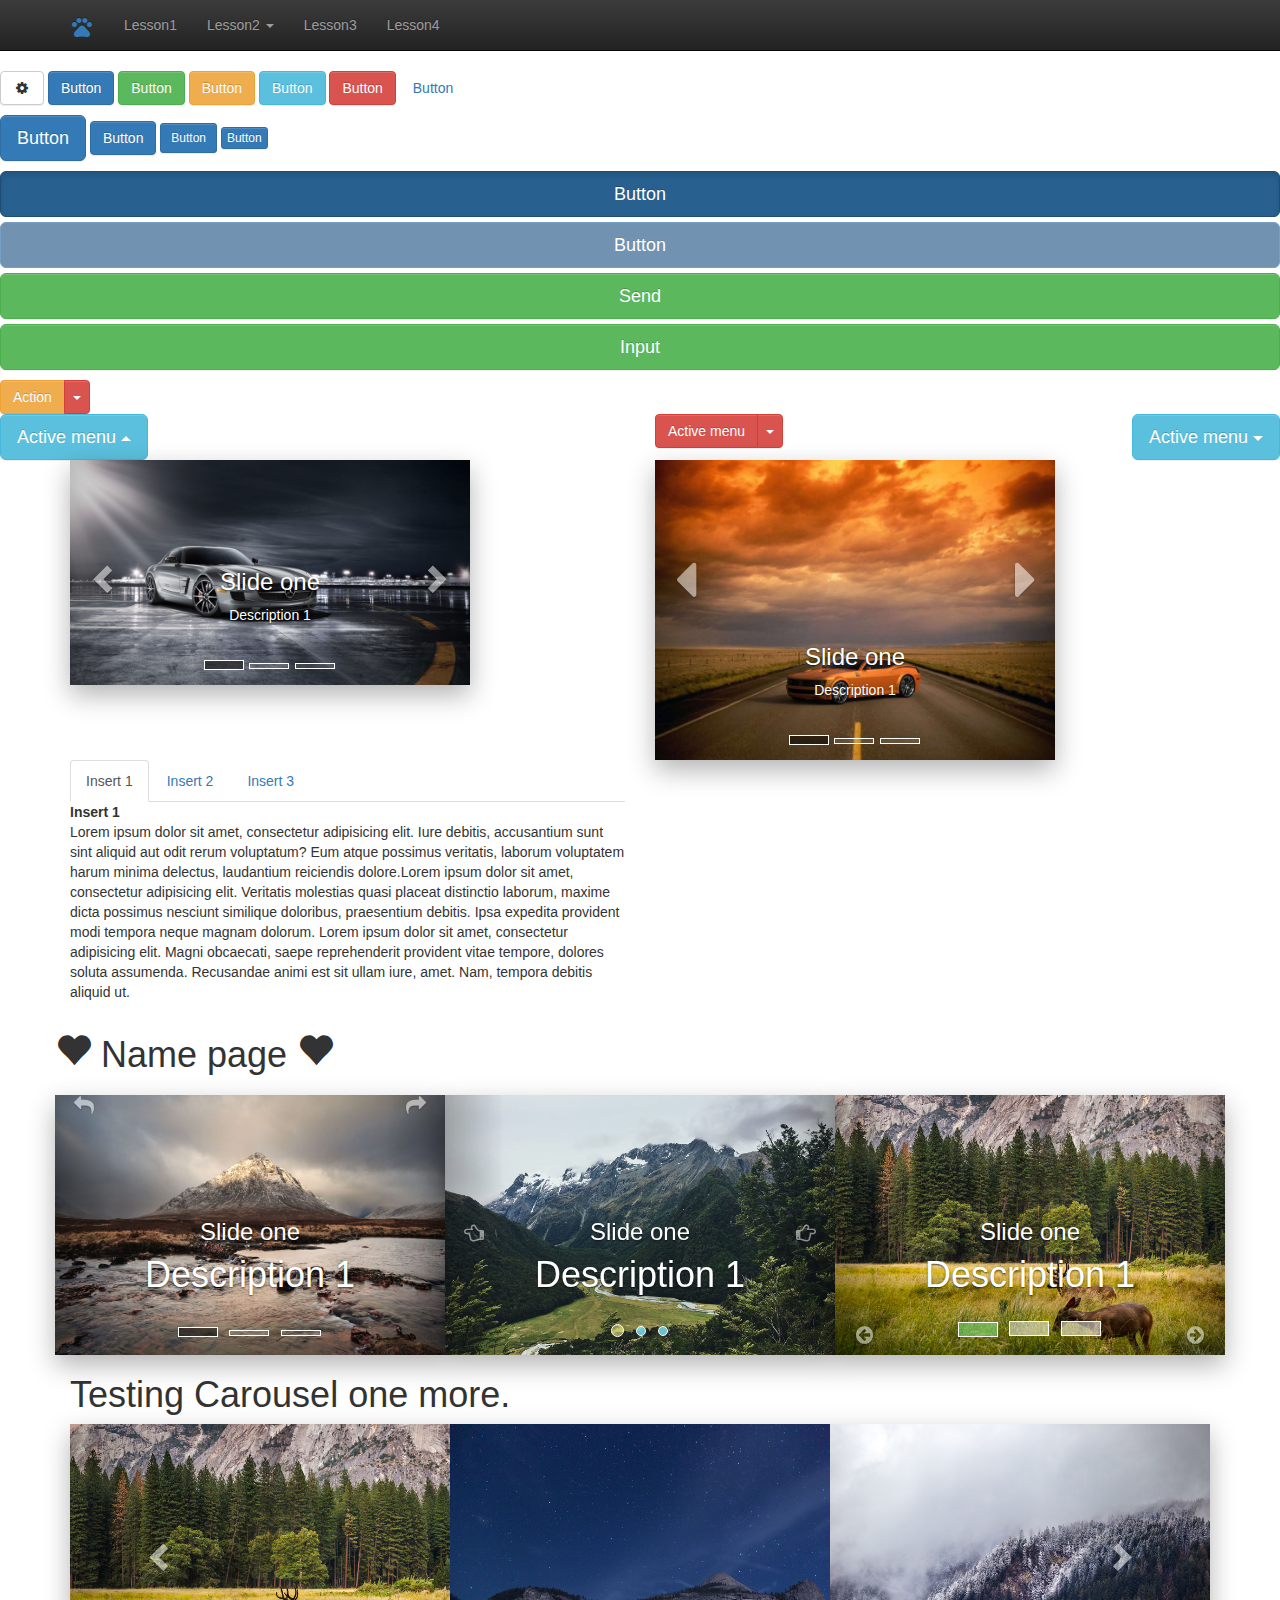
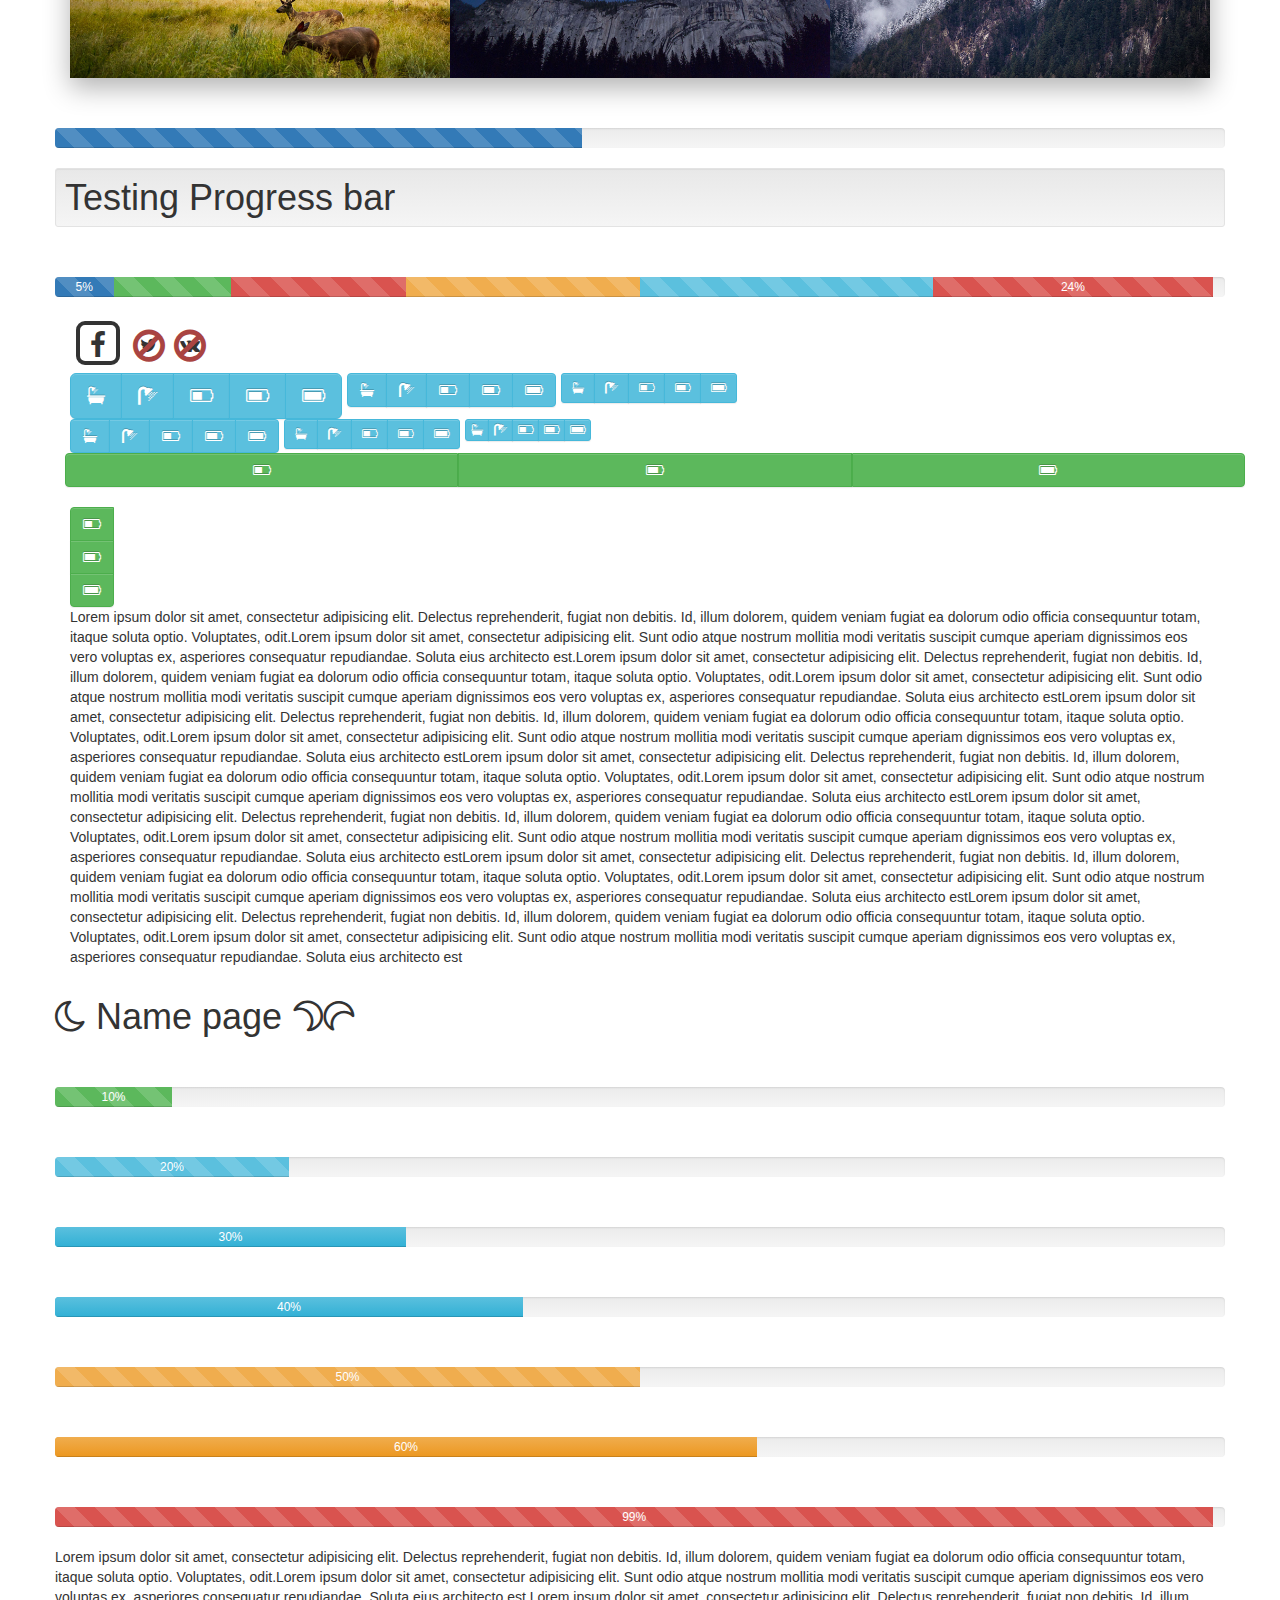
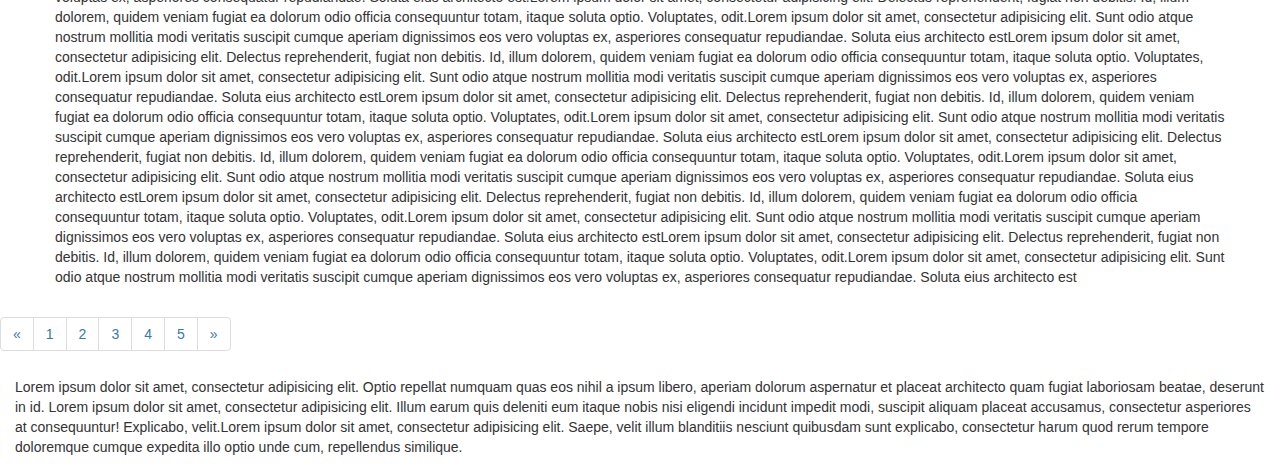
==== commit 5cb0666f: "BootStrap_Go2" ====
--- a/index.html
+++ b/index.html
@@ -148,8 +148,11 @@
 
 		</div>
 
-
-	<div id="carousel" class="carousel slide">
+<div class="container">
+		<div class="row">
+			<div class="col-md-6">
+					<div id="carousel" class="carousel slide">
+
 		<!--Indicators slides-->
 		<ol class="carousel-indicators">
 			<li class="active" data-target="#carousel" data-slide-to="0"></li>
@@ -166,14 +169,14 @@
 				</div>
 			</div>
 			<div class="item">
-				<img src="img/car1.jpg" alt="">
+				<img src="img/car2.jpg" alt="">
 				<div class="carousel-caption">
 					<h3>Slide Second</h3>
 					<p>Description 2</p>
 				</div>
 			</div>
 			<div class="item">
-				<img src="img/car1.jpg" alt="">
+				<img src="img/car2.jpg" alt="">
 				<div class="carousel-caption">
 					<h3>Slide 3</h3>
 					<p>Description 3</p>
@@ -189,7 +192,57 @@
 		</a>
 
 	</div>
-	
+
+			</div>
+		
+						
+			<div class="col-md-6">
+	<div id="mycarousel" class="carousel slide">
+
+		<!--Indicators slides-->
+		<ol class="carousel-indicators">
+			<li class="active" data-target="#mycarousel" data-slide-to="0"></li>
+			<li data-target="#mycarousel" data-slide-to="1"></li>
+			<li data-target="#mycarousel" data-slide-to="2"></li>
+		</ol>
+		<!--slides-->
+		<div class="carousel-inner">
+			<div class="item active">
+				<img src="img/car1.jpg" alt="">
+				<div class="carousel-caption ">
+					<h3>Slide one</h3>
+					<p>Description 1</p>
+				</div>
+			</div>
+			<div class="item">
+				<img src="img/car1.jpg" alt="">
+				<div class="carousel-caption">
+					<h3>Slide Second</h3>
+					<p>Description 2</p>
+				</div>
+			</div>
+			<div class="item">
+				<img src="img/car1.jpg" alt="">
+				<div class="carousel-caption">
+					<h3>Slide 3</h3>
+					<p>Description 3</p>
+				</div>
+			</div>	
+		</div>
+		<!--Стрелки left and right-->
+		<a href="#mycarousel" class="left carousel-control" data-slide="prev">
+			<div class="hello"><i class="fa fa-caret-left fa-3x" aria-hidden="true"></i></div>
+		</a>
+		<a href="#mycarousel" class="right carousel-control" data-slide="next">
+			<div class="hello"><i class="fa fa-caret-right fa-3x" aria-hidden="true"></i></div>
+		</a>
+
+	</div>
+
+			</div>
+		
+		</div>
+</div>	
 
 	
 
@@ -237,6 +290,197 @@
 		
 		<h1> <i class="glyphicon glyphicon-heart "></i>	Name page <i class="glyphicon glyphicon-heart"></i></h1>
 		<h1>
+<!-- start Carousel-2 -->
+		    <div class="container namepage">
+        <div class="row">
+            <div class="col-md-4">
+                    <div id="carousel2" class="carousel slide">
+
+        <!--Indicators slides-->
+        <ol class="carousel-indicators">
+            <li class="active" data-target="#carousel2" data-slide-to="0"></li>
+            <li data-target="#carousel2" data-slide-to="1"></li>
+            <li data-target="#carousel2" data-slide-to="2"></li>
+        </ol>
+        <!--slides-->
+        <div class="carousel-inner">
+            <div class="item active">
+                <img src="assets/img/bg4.jpg" alt="">
+                <div class="carousel-caption ">
+                    <h3>Slide one</h3>
+                    <p>Description 1</p>
+                </div>
+            </div>
+            <div class="item">
+                <img src="assets/img/bg4.jpg" alt="">
+                <div class="carousel-caption">
+                    <h3>Slide Second</h3>
+                    <p>Description 2</p>
+                </div>
+            </div>
+            <div class="item">
+                <img src="assets/img/bg4.jpg" alt="">
+                <div class="carousel-caption">
+                    <h3>Slide 3</h3>
+                    <p>Description 3</p>
+                </div>
+            </div>  
+        </div>
+        <!--Стрелки left and right-->
+        <a href="#carousel2" class="left carousel-control" data-slide="prev">
+            <i class="fa fa-reply" aria-hidden="true"></i>
+        </a>
+        <a href="#carousel2" class="right carousel-control" data-slide="next">
+            <i class="fa fa-share" aria-hidden="true"></i>
+        </a>
+
+    </div>
+
+            </div>
+        
+
+        
+            <div class="col-md-4">
+    <div id="carousel3" class="carousel slide">
+
+        <!--Indicators slides-->
+        <ol class="carousel-indicators">
+            <li class="active" data-target="#carousel3" data-slide-to="0"></li>
+            <li data-target="#carousel3" data-slide-to="1"></li>
+            <li data-target="#carousel3" data-slide-to="2"></li>
+        </ol>
+        <!--slides-->
+        <div class="carousel-inner">
+            <div class="item active">
+                <img src="assets/img/bg3.jpg" alt="">
+                <div class="carousel-caption ">
+                    <h3>Slide one</h3>
+                    <p>Description 1</p>
+                </div>
+            </div>
+            <div class="item">
+                <img src="assets/img/bg3.jpg" alt="">
+                <div class="carousel-caption">
+                    <h3>Slide Second</h3>
+                    <p>Description 2</p>
+                </div>
+            </div>
+            <div class="item">
+                <img src="assets/img/bg3.jpg" alt="">
+                <div class="carousel-caption">
+                    <h3>Slide 3</h3>
+                    <p>Description 3</p>
+                </div>
+            </div>  
+        </div>
+        <!--Стрелки left and right-->
+        <a href="#carousel3" class="left carousel-control" data-slide="prev">
+            <i class="fa fa-hand-o-left" aria-hidden="true"></i>
+        </a>
+        <a href="#carousel3" class="right carousel-control" data-slide="next">
+            <i class="fa fa-hand-o-right" aria-hidden="true"></i>
+        </a>
+
+    </div>
+
+            </div>  
+
+<div class="col-md-4">
+    <div id="carousel5" class="carousel slide">
+
+        <!--Indicators slides-->
+        <ol class="carousel-indicators">
+            <li class="active" data-target="#carousel5" data-slide-to="0"></li>
+            <li data-target="#carousel5" data-slide-to="1"></li>
+            <li data-target="#carousel5" data-slide-to="2"></li>
+        </ol>
+        <!--slides-->
+        <div class="carousel-inner">
+            <div class="item active">
+                <img src="assets/img/bg1.jpg" alt="">
+                <div class="carousel-caption ">
+                    <h3>Slide one</h3>
+                    <p>Description 1</p>
+                </div>
+            </div>
+            <div class="item">
+                <img src="assets/img/bg1.jpg" alt="">
+                <div class="carousel-caption">
+                    <h3>Slide Second</h3>
+                    <p>Description 2</p>
+                </div>
+            </div>
+            <div class="item">
+                <img src="assets/img/bg1.jpg" alt="">
+                <div class="carousel-caption">
+                    <h3>Slide 3</h3>
+                    <p>Description 3</p>
+                </div>
+            </div>  
+        </div>
+        <!--Стрелки left and right-->
+        <a href="#carousel5" class="left carousel-control" data-slide="prev">
+            <i class="fa fa-arrow-circle-left" aria-hidden="true"></i>
+        </a>
+        <a href="#carousel5" class="right carousel-control" data-slide="next">
+            <i class="fa fa-arrow-circle-right" aria-hidden="true"></i>
+        </a>
+
+    </div>
+
+            </div>  
+
+        </div>
+</div>  
+
+<!-- .end -->
+
+
+<!-- Start 3 Carousel -->
+
+<div class="container theCarousel">
+  <h1>Testing Carousel one more.</h1>
+  <div class="row">
+    <div class="col-md-12">
+      <div class="carousel slide multi-item-carousel" id="theCarousel">
+        <div class="carousel-inner">
+          <div class="item active">
+            <div class="col-xs-4"><a href="#1"><img src="assets/img/bg1.jpg" class="img-responsive"></a></div>
+          </div>
+          <div class="item">
+            <div class="col-xs-4"><a href="#1"><img src="assets/img/bg8.jpg" class="img-responsive"></a></div>
+          </div>
+          <div class="item">
+            <div class="col-xs-4"><a href="#1"><img src="assets/img/bg7.jpg" class="img-responsive"></a></div>
+          </div>
+          <div class="item">
+            <div class="col-xs-4"><a href="#1"><img src="assets/img/bg6.jpg" class="img-responsive"></a></div>
+          </div>
+          <div class="item">
+            <div class="col-xs-4"><a href="#1"><img src="assets/img/bg5.jpg" class="img-responsive"></a></div>
+          </div>
+          <div class="item">
+            <div class="col-xs-4"><a href="#1"><img src="assets/img/bg4.jpg" class="img-responsive"></a></div>
+          </div>
+          <!-- add  more items here -->
+          <!-- Example item start:  -->
+          
+          <div class="item">
+            <div class="col-xs-4"><a href="#1"><img src="assets/img/bg3.jpg" class="img-responsive"></a></div>
+          </div>
+          
+          <!--  Example item end -->
+        </div>
+        <a class="left carousel-control" href="#theCarousel" data-slide="prev"><i class="glyphicon glyphicon-chevron-left"></i></a>
+        <a class="right carousel-control" href="#theCarousel" data-slide="next"><i class="glyphicon glyphicon-chevron-right"></i></a>
+      </div>
+    </div>
+  </div>
+</div>
+<!-- end Carousel 3 -->
+
+
+
 
 		
 
@@ -476,9 +720,10 @@
 
     <!-- Include all compiled plugins (below), or include individual files as needed -->
     <script type="text/javascript" src="js/bootstrap.js"></script>
-	
+	<script type="text/javascript" src="js/scriptcarousel3.js"></script>
 		<!-- start LiveReload -->
 	<script>document.write('<script src="http://' + (location.host || 'localhost').split(':')[0] + ':35729/livereload.js?snipver=1"></' + 'script>')</script>
 		<!-- .end -->
+
 </body>
 </html>--- a/css/style.css
+++ b/css/style.css
@@ -0,0 +1,85 @@
+.carousel-item-next, .carousel-item-prev, .carousel-item.active {
+  display: block; }
+
+.carousel .carousel-inner {
+  box-shadow: 0px 10px 25px 0px rgba(0, 0, 0, 0.3); }
+
+  #carousel {
+  	width: 400px;
+  }
+  #mycarousel {
+  	width: 400px;
+  }
+
+
+
+.carousel-indicators li {
+
+  background: rgba(255,255,255,0.1);
+  width: 40px;
+  height: 6px;
+  text-align: center;
+  border-radius: 0px;
+
+}
+.carousel-indicators .active {
+  background: rgba(0,0,0,0.5);
+  width: 40px;
+  height: 10px;
+}
+.carousel-indicators {
+  bottom: 0px;
+}
+.hello {
+  
+  margin-top: 90px;
+ 
+}
+
+.progress {
+  margin-top: 50px;
+}
+
+.namepage .col-md-4{
+  padding: 0;
+  margin: 0;
+
+}
+
+#carousel5 i{
+  padding-top: 230px;
+  
+}
+
+
+#carousel5 .carousel-indicators li{
+  height: 15px;
+  background: rgba(255,255,255,0.5);
+}
+#carousel5 .carousel-indicators .active{
+    background: rgba(125,240,135,0.5);
+}
+
+#carousel3 i{
+  margin-top: 220%;
+  
+}
+
+
+#carousel3 .carousel-indicators li{
+    width: 10px;
+    height: 10px;
+    border-radius: 50%;
+    background: rgba(130,230,250,0.8);
+
+}
+#carousel3 .carousel-indicators .active{
+    background: rgba(255,255,135,0.5);
+    width: 13px;
+    height: 13px;
+}
+
+.container .theCarousel .col-xs-4{
+  padding: 0;
+   
+}
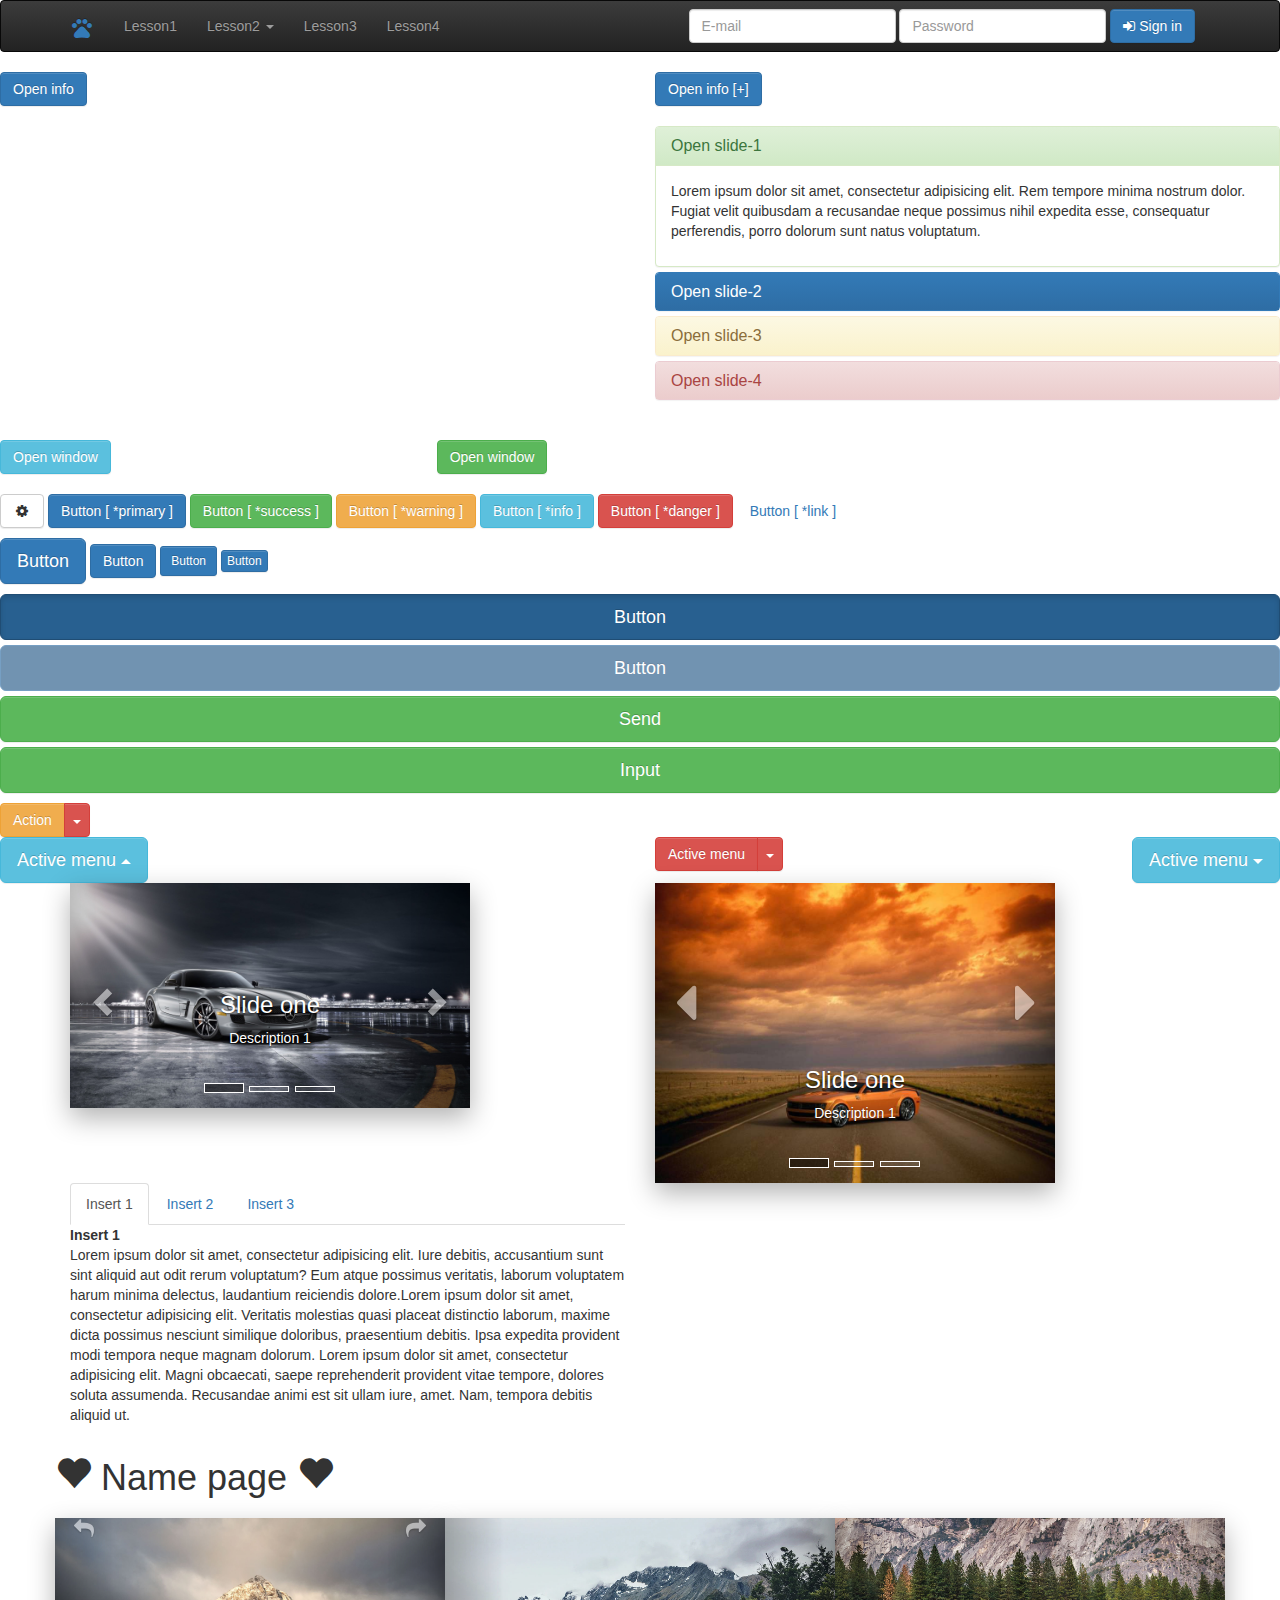
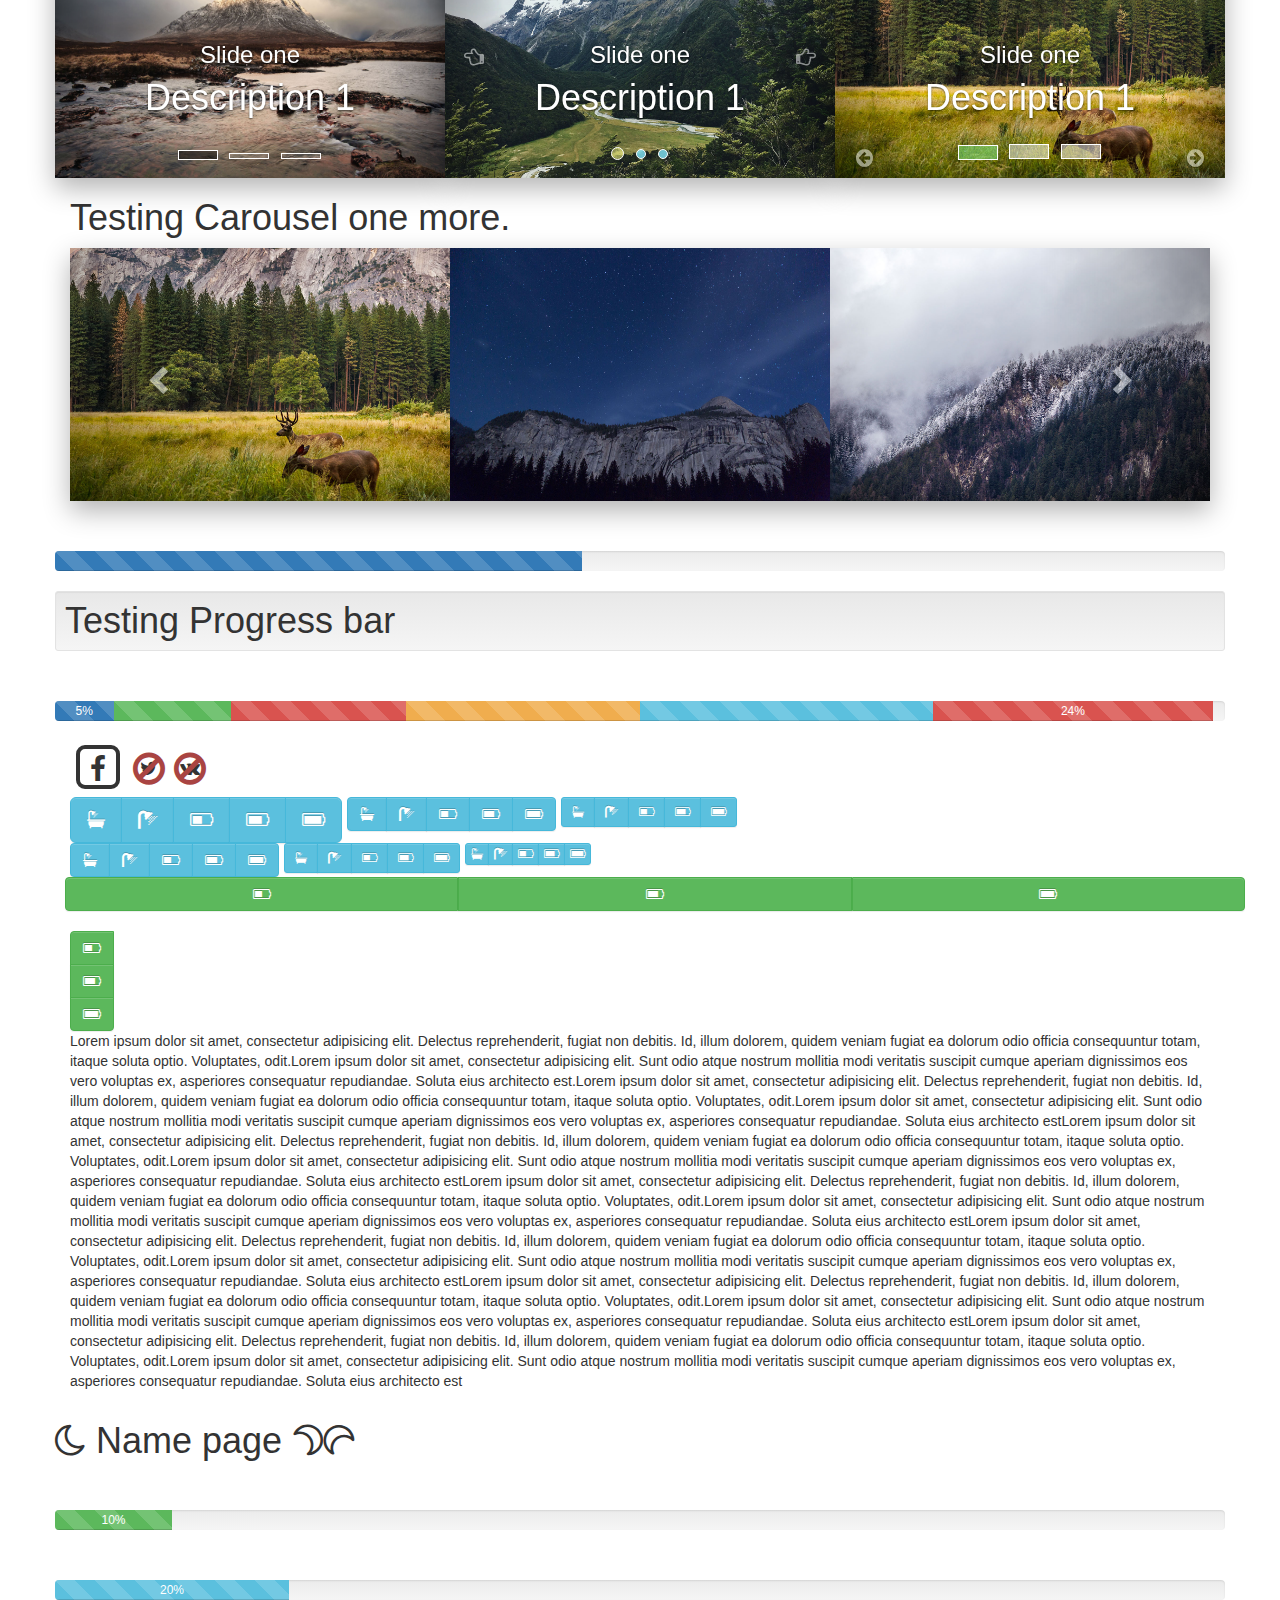
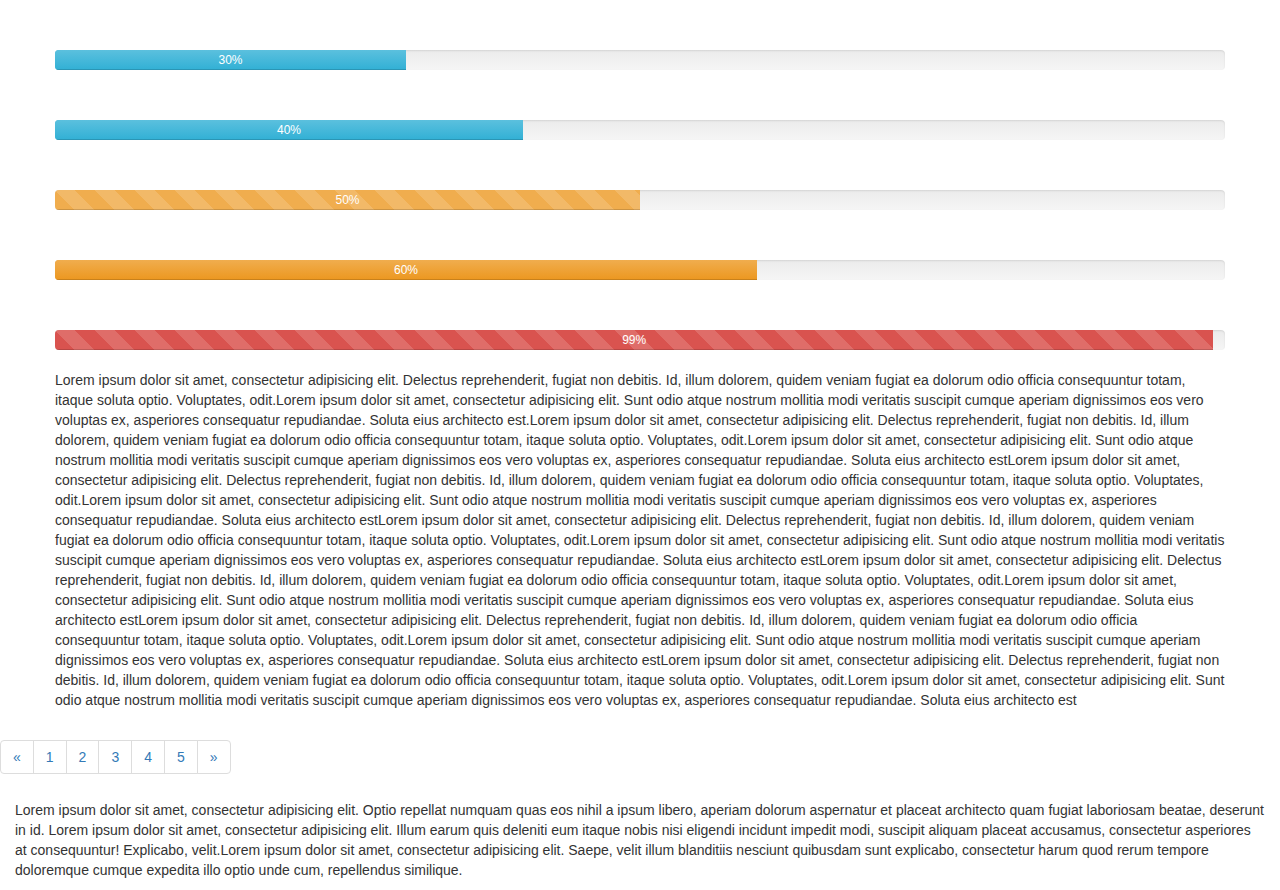
==== commit 421d0ec1: "BootStrap_Go2" ====
--- a/index.html
+++ b/index.html
@@ -6,9 +6,10 @@
     <meta http-equiv="X-UA-Compatible" content="IE=edge">
     <meta name="viewport" content="width=device-width, initial-scale=1">
     <!-- The above 3 meta tags *must* come first in the head; any other head content must come *after* these tags -->
-    <title>My site</title>
-	<!-- Bootstrap core CSS -->
-	
+    <title>Bootstrap site</title>
+    <!-- images on site logo panel -->
+	<link rel="icon" href="img/favicon.png" type="image/png"/>
+	<!-- Bootstrap core CSS -->	
 	<link rel="stylesheet" type="text/css" href="css/bootstrap-theme.css">
 	<link rel="stylesheet" type="text/css" href="css/bootstrap.css">
 	<link rel="stylesheet" type="text/css" href="css/style.css">
@@ -23,7 +24,7 @@
 <body>
 <!-- navbar-default (Светлый цвет)(navbar-inverse Темный) -->
 <!-- navbar-fixed-top , navbar-fixed-bottom -->
-		<div class="navbar navbar-inverse navbar-static-top"> 
+		<div class="navbar navbar-inverse"> 
 
 			<div class="container">
 				<div class="navbar-header">
@@ -55,19 +56,190 @@
 						<li><a href="#">Lesson3</a></li>
 						<li><a href="#">Lesson4</a></li>
 					</ul>
+					<form action="" class="navbar-form navbar-right">
+						<div class="form-group">
+							<input class="form-control"  type="text" placeholder="E-mail" value="">
+							
+						</div>
+						<div class="form-group">
+							<input class="form-control"  type="password" placeholder="Password" value="">
+						</div>
+						<button type="submit" class="btn btn-primary" ><i class="fa fa-sign-in"></i> Sign in</button>
+					</form>
 				</div>
 			</div>
 		</div> 
+
+	<div class="row">
+		<div class="col-md-6">
+		<a href="#spoiler" data-toggle="collapse" class="btn btn-primary">Open info</a>
+			<div class="collapse " id="spoiler">
+				<div class="well ">
+					<p>Your Text here<br>Lorem ipsum dolor sit amet, consectetur adipisicing elit. Amet praesentium officiis ullam sunt, qui odit fugit. Eaque eos adipisci perspiciatis placeat impedit repellat asperiores nesciunt odio, vitae ipsa aperiam laudantium?
+					</p>
+
+				</div>
+			</div>
+		</div>
+		<div class="col-md-6">
+		<a href="#spoiler2" data-toggle="collapse" class="btn btn-primary spoiler2 collapsed">Open info</a>
+			<div class="collapse " id="spoiler2">
+				<div class="well ">
+					<p>Your Text here<br>Lorem ipsum dolor sit amet, consectetur adipisicing elit. Amet praesentium officiis ullam sunt, qui odit fugit. Eaque eos adipisci perspiciatis placeat impedit repellat asperiores nesciunt odio, vitae ipsa aperiam laudantium?
+					</p>
+
+				</div>
+			</div>
+		</div>
+	</div>
+<br>
+<div class="row">
+	<div class="col-md-6">
+	
+	</div>
+	<div class="col-md-6">
+		
+			<div id="accordion" class="panel-group">
+			<div class="panel panel-success">
+				<div class="panel-heading">
+					<h4 class="panel-title">
+						<a href="#collapse-1" data-parent="#accordion" data-toggle="collapse">Open slide-1</a>
+					</h4>
+				</div>
+				<div id="collapse-1" class="panel-collapse collapse in">
+					<div class="panel-body">
+						<p>Lorem ipsum dolor sit amet, consectetur adipisicing elit. Rem tempore minima nostrum dolor. Fugiat velit quibusdam a recusandae neque possimus nihil expedita esse, consequatur perferendis, porro dolorum sunt natus voluptatum.</p>
+					</div>
+				</div>
+			</div>
+
+			<div class="panel panel-primary">
+				<div class="panel-heading">
+					<h4 class="panel-title">
+						<a href="#collapse-2" data-parent="#accordion" data-toggle="collapse">Open slide-2</a>
+					</h4>
+				</div>
+				<div id="collapse-2" class="panel-collapse collapse">
+					<div class="panel-body">
+						<p>Lorem ipsum dolor sit amet, consectetur adipisicing elit. Rem tempore minima nostrum dolor. Fugiat velit quibusdam a recusandae neque possimus nihil expedita esse, consequatur perferendis, porro dolorum sunt natus voluptatum. Lorem ipsum dolor sit amet, consectetur adipisicing elit. Sequi, debitis ipsam doloribus ducimus laboriosam suscipit ut ad laudantium modi rerum ab impedit et voluptatibus, illum tempore nihil assumenda aliquid error!
+						Lorem ipsum dolor sit amet, consectetur adipisicing elit. Rem tempore minima nostrum dolor. Fugiat velit quibusdam a recusandae neque possimus nihil expedita esse, consequatur perferendis, porro dolorum sunt natus voluptatum. Lorem ipsum dolor sit amet, consectetur adipisicing elit. Sequi, debitis ipsam doloribus ducimus laboriosam suscipit ut ad laudantium modi rerum ab impedit et voluptatibus, illum tempore nihil assumenda aliquid error!</p>
+					</div>
+				</div>
+			</div>
+
+			<div class="panel panel-warning">
+				<div class="panel-heading">
+					<h4 class="panel-title">
+						<a href="#collapse-3" data-parent="#accordion" data-toggle="collapse">Open slide-3</a>
+					</h4>
+				</div>
+				<div id="collapse-3" class="panel-collapse collapse">
+					<div class="panel-body">
+						<p>Lorem ipsum dolor sit amet, consectetur adipisicing elit. Rem tempore minima nostrum dolor. Fugiat velit quibusdam a recusandae neque possimus nihil expedita esse, consequatur perferendis, porro dolorum sunt natus voluptatum. Lorem ipsum dolor sit amet, consectetur adipisicing elit. Sequi, debitis ipsam doloribus ducimus laboriosam suscipit ut ad laudantium modi rerum ab impedit et voluptatibus, illum tempore nihil assumenda aliquid error!Lorem ipsum dolor sit amet, consectetur adipisicing elit. Rem tempore minima nostrum dolor. Fugiat velit quibusdam a recusandae neque possimus nihil expedita esse, consequatur perferendis, porro dolorum sunt natus voluptatum. Lorem ipsum dolor sit amet, consectetur adipisicing elit. Sequi, debitis ipsam doloribus ducimus laboriosam suscipit ut ad laudantium modi rerum ab impedit et voluptatibus, illum tempore nihil assumenda aliquid error!
+						Lorem ipsum dolor sit amet, consectetur adipisicing elit. Rem tempore minima nostrum dolor. Fugiat velit quibusdam a recusandae neque possimus nihil expedita esse, consequatur perferendis, porro dolorum sunt natus voluptatum. Lorem ipsum dolor sit amet, consectetur adipisicing elit. Sequi, debitis ipsam doloribus ducimus laboriosam suscipit ut ad laudantium modi rerum ab impedit et voluptatibus, illum tempore nihil assumenda aliquid error!Lorem ipsum dolor sit amet, consectetur adipisicing elit. Rem tempore minima nostrum dolor. Fugiat velit quibusdam a recusandae neque possimus nihil expedita esse, consequatur perferendis, porro dolorum sunt natus voluptatum. Lorem ipsum dolor sit amet, consectetur adipisicing elit. Sequi, debitis ipsam doloribus ducimus laboriosam suscipit ut ad laudantium modi rerum ab impedit et voluptatibus, illum tempore nihil assumenda aliquid error!
+						Lorem ipsum dolor sit amet, consectetur adipisicing elit. Rem tempore minima nostrum dolor. Fugiat velit quibusdam a recusandae neque possimus nihil expedita esse, consequatur perferendis, porro dolorum sunt natus voluptatum. Lorem ipsum dolor sit amet, consectetur adipisicing elit. Sequi, debitis ipsam doloribus ducimus laboriosam suscipit ut ad laudantium modi rerum ab impedit et voluptatibus, illum tempore nihil assumenda aliquid error!</p>
+					</div>
+				</div>
+			</div>
+
+					<div class="panel panel-danger">
+				<div class="panel-heading">
+					<h4 class="panel-title">
+						<a href="#collapse-4" data-parent="#accordion" data-toggle="collapse">Open slide-4</a>
+					</h4>
+				</div>
+				<div id="collapse-4" class="panel-collapse collapse">
+					<div class="panel-body">
+						<p>Lorem ipsum dolor sit amet, consectetur adipisicing elit. Rem tempore minima nostrum dolor. Fugiat velit quibusdam a recusandae neque possimus nihil expedita esse, consequatur perferendis, porro dolorum sunt natus voluptatum. Lorem ipsum dolor sit amet, consectetur adipisicing elit. Sequi, debitis ipsam doloribus ducimus laboriosam suscipit ut ad laudantium modi rerum ab impedit et voluptatibus, illum tempore nihil assumenda aliquid error!Lorem ipsum dolor sit amet, consectetur adipisicing elit. Rem tempore minima nostrum dolor. Fugiat velit quibusdam a recusandae neque possimus nihil expedita esse, consequatur perferendis, porro dolorum sunt natus voluptatum. Lorem ipsum dolor sit amet, consectetur adipisicing elit. Sequi, debitis ipsam doloribus ducimus laboriosam suscipit ut ad laudantium modi rerum ab impedit et voluptatibus, illum tempore nihil assumenda aliquid error!
+						Lorem ipsum dolor sit amet, consectetur adipisicing elit. Rem tempore minima nostrum dolor. Fugiat velit quibusdam a recusandae neque possimus nihil expedita esse, consequatur perferendis, porro dolorum sunt natus voluptatum. Lorem ipsum dolor sit amet, consectetur adipisicing elit. Sequi, debitis ipsam doloribus ducimus laboriosam suscipit ut ad laudantium modi rerum ab impedit et voluptatibus, illum tempore nihil assumenda aliquid error!Lorem ipsum dolor sit amet, consectetur adipisicing elit. Rem tempore minima nostrum dolor. Fugiat velit quibusdam a recusandae neque possimus nihil expedita esse, consequatur perferendis, porro dolorum sunt natus voluptatum. Lorem ipsum dolor sit amet, consectetur adipisicing elit. Sequi, debitis ipsam doloribus ducimus laboriosam suscipit ut ad laudantium modi rerum ab impedit et voluptatibus, illum tempore nihil assumenda aliquid error!
+						Lorem ipsum dolor sit amet, consectetur adipisicing elit. Rem tempore minima nostrum dolor. Fugiat velit quibusdam a recusandae neque possimus nihil expedita esse, consequatur perferendis, porro dolorum sunt natus voluptatum. Lorem ipsum dolor sit amet, consectetur adipisicing elit. Sequi, debitis ipsam doloribus ducimus laboriosam suscipit ut ad laudantium modi rerum ab impedit et voluptatibus, illum tempore nihil assumenda aliquid error!
+						Lorem ipsum dolor sit amet, consectetur adipisicing elit. Rem tempore minima nostrum dolor. Fugiat velit quibusdam a recusandae neque possimus nihil expedita esse, consequatur perferendis, porro dolorum sunt natus voluptatum. Lorem ipsum dolor sit amet, consectetur adipisicing elit. Sequi, debitis ipsam doloribus ducimus laboriosam suscipit ut ad laudantium modi rerum ab impedit et voluptatibus, illum tempore nihil assumenda aliquid error!Lorem ipsum dolor sit amet, consectetur adipisicing elit. Rem tempore minima nostrum dolor. Fugiat velit quibusdam a recusandae neque possimus nihil expedita esse, consequatur perferendis, porro dolorum sunt natus voluptatum. Lorem ipsum dolor sit amet, consectetur adipisicing elit. Sequi, debitis ipsam doloribus ducimus laboriosam suscipit ut ad laudantium modi rerum ab impedit et voluptatibus, illum tempore nihil assumenda aliquid error!
+						Lorem ipsum dolor sit amet, consectetur adipisicing elit. Rem tempore minima nostrum dolor. Fugiat velit quibusdam a recusandae neque possimus nihil expedita esse, consequatur perferendis, porro dolorum sunt natus voluptatum. Lorem ipsum dolor sit amet, consectetur adipisicing elit. Sequi, debitis ipsam doloribus ducimus laboriosam suscipit ut ad laudantium modi rerum ab impedit et voluptatibus, illum tempore nihil assumenda aliquid error!Lorem ipsum dolor sit amet, consectetur adipisicing elit. Rem tempore minima nostrum dolor. Fugiat velit quibusdam a recusandae neque possimus nihil expedita esse, consequatur perferendis, porro dolorum sunt natus voluptatum. Lorem ipsum dolor sit amet, consectetur adipisicing elit. Sequi, debitis ipsam doloribus ducimus laboriosam suscipit ut ad laudantium modi rerum ab impedit et voluptatibus, illum tempore nihil assumenda aliquid error!
+						Lorem ipsum dolor sit amet, consectetur adipisicing elit. Rem tempore minima nostrum dolor. Fugiat velit quibusdam a recusandae neque possimus nihil expedita esse, consequatur perferendis, porro dolorum sunt natus voluptatum. Lorem ipsum dolor sit amet, consectetur adipisicing elit. Sequi, debitis ipsam doloribus ducimus laboriosam suscipit ut ad laudantium modi rerum ab impedit et voluptatibus, illum tempore nihil assumenda aliquid error!</p>
+					</div>
+				</div>
+			</div>
+
+
+		</div>
+	</div>
+
+</div>
+
+<!-- .end slide -->
+<br>
+<!-- start modal window -->
+		    <div class="modal fade" id="modal-1">
+				<div class="modal-dialog modal-sm">
+					<div class="modal-content">
+						<div class="modal-header">
+							<button class="close" type="button"  data-dismiss="modal">
+										<i class="fa fa-close"></i>
+							</button>
+							<h4 class="modal-title">Name window</h4>
+								
+						</div>
+						<div class="modal-body">
+									<p>Lorem ipsum dolor sit amet, consectetur adipisicing elit. Omnis ducimus cum, sint deserunt exercitationem doloribus esse temporibus odio praesentium quia natus alias sed culpa perferendis harum molestias possimus tenetur molestiae.
+									</p>
+						</div>
+						<div class="modal-footer">
+							<button class="btn btn-danger" type="button" data-dismiss="modal"> Close </button>
+										
+						</div>
+					</div>
+				</div>
+			</div>
+
+
+<!-- start modal window no fade -->
+
+			  <div class="modal " id="modal-2">
+				<div class="modal-dialog modal-lg">
+					<div class="modal-content">
+						<div class="modal-header ">
+							<button class="close" type="button"  data-dismiss="modal">
+										<i class="fa fa-close"></i>
+							</button>
+							<h4 class="modal-title">Name window</h4>
+								
+						</div>
+						<div class="modal-body ">
+									<p>Lorem ipsum dolor sit amet, consectetur adipisicing elit. Omnis ducimus cum, sint deserunt exercitationem doloribus esse temporibus odio praesentium quia natus alias sed culpa perferendis harum molestias possimus tenetur molestiae.Lorem ipsum dolor sit amet, consectetur adipisicing elit. Omnis ducimus cum, sint deserunt exercitationem doloribus esse temporibus odio praesentium quia natus alias sed culpa perferendis harum molestias possimus tenetur molestiae.Lorem ipsum dolor sit amet, consectetur adipisicing elit. Omnis ducimus cum, sint deserunt exercitationem doloribus esse temporibus odio praesentium quia natus alias sed culpa perferendis harum molestias possimus tenetur molestiae.Lorem ipsum dolor sit amet, consectetur adipisicing elit. Omnis ducimus cum, sint deserunt exercitationem doloribus esse temporibus odio praesentium quia natus alias sed culpa perferendis harum molestias possimus tenetur molestiae.Lorem ipsum dolor sit amet, consectetur adipisicing elit. Omnis ducimus cum, sint deserunt exercitationem doloribus esse temporibus odio praesentium quia natus alias sed culpa perferendis harum molestias possimus tenetur molestiae.Lorem ipsum dolor sit amet, consectetur adipisicing elit. Omnis ducimus cum, sint deserunt exercitationem doloribus esse temporibus odio praesentium quia natus alias sed culpa perferendis harum molestias possimus tenetur molestiae.Lorem ipsum dolor sit amet, consectetur adipisicing elit. Omnis ducimus cum, sint deserunt exercitationem doloribus esse temporibus odio praesentium quia natus alias sed culpa perferendis harum molestias possimus tenetur molestiae.Lorem ipsum dolor sit amet, consectetur adipisicing elit. Omnis ducimus cum, sint deserunt exercitationem doloribus esse temporibus odio praesentium quia natus alias sed culpa perferendis harum molestias possimus tenetur molestiae.Lorem ipsum dolor sit amet, consectetur adipisicing elit. Omnis ducimus cum, sint deserunt exercitationem doloribus esse temporibus odio praesentium quia natus alias sed culpa perferendis harum molestias possimus tenetur molestiae.Lorem ipsum dolor sit amet, consectetur adipisicing elit. Omnis ducimus cum, sint deserunt exercitationem doloribus esse temporibus odio praesentium quia natus alias sed culpa perferendis harum molestias possimus tenetur molestiae.
+									</p>
+						</div>
+						<div class="modal-footer">
+							<button class="btn btn-danger" type="button" data-dismiss="modal"> Close </button>
+										
+						</div>
+					</div>
+				</div>
+			</div>
+
+<!-- .end -->
+
+	<div class="row">
+		<div class="col-md-4">
+			<button class="btn btn-info" type="button" data-toggle="modal" data-target="#modal-2">Open window</button>
+		</div>
+		<div class="col-md-4">
+				<button class="btn btn-success" type="button" data-toggle="modal" data-target="#modal-1">Open window</button>
+		</div>
+		<div class="col-md-4">				
+		</div>
+	</div>
+<!--.end modal window -->
+	<br>
 			<!--Buttons start-->
 	<div>		
 		<p>
 				<a href="#" class="btn btn-default"><i class="fa fa-cog fa-spin fa-fw"></i></a>
-				<a href="#" class="btn btn-primary ">Button</a>
-				<a href="#" class="btn btn-success">Button</a>
-				<a href="#" class="btn btn-warning">Button</a>
-				<a href="#" class="btn btn-info">Button</a>
-				<a href="#" class="btn btn-danger">Button</a>
-				<a href="#" class="btn btn-link">Button</a>
+				<a href="#" class="btn btn-primary ">Button [ *primary ]</a>
+				<a href="#" class="btn btn-success">Button [ *success ]</a>
+				<a href="#" class="btn btn-warning">Button [ *warning ]</a>
+				<a href="#" class="btn btn-info">Button [ *info ]</a>
+				<a href="#" class="btn btn-danger">Button [ *danger ]</a>
+				<a href="#" class="btn btn-link">Button [ *link ]</a>
 				
 		</p>
 		<p>
--- a/css/style.css
+++ b/css/style.css
@@ -83,3 +83,12 @@
   padding: 0;
    
 }
+
+
+a.spoiler2.collapsed:after {
+  content: " [+] ";
+}
+
+a.spoiler2:after {
+  content: " [-] ";
+}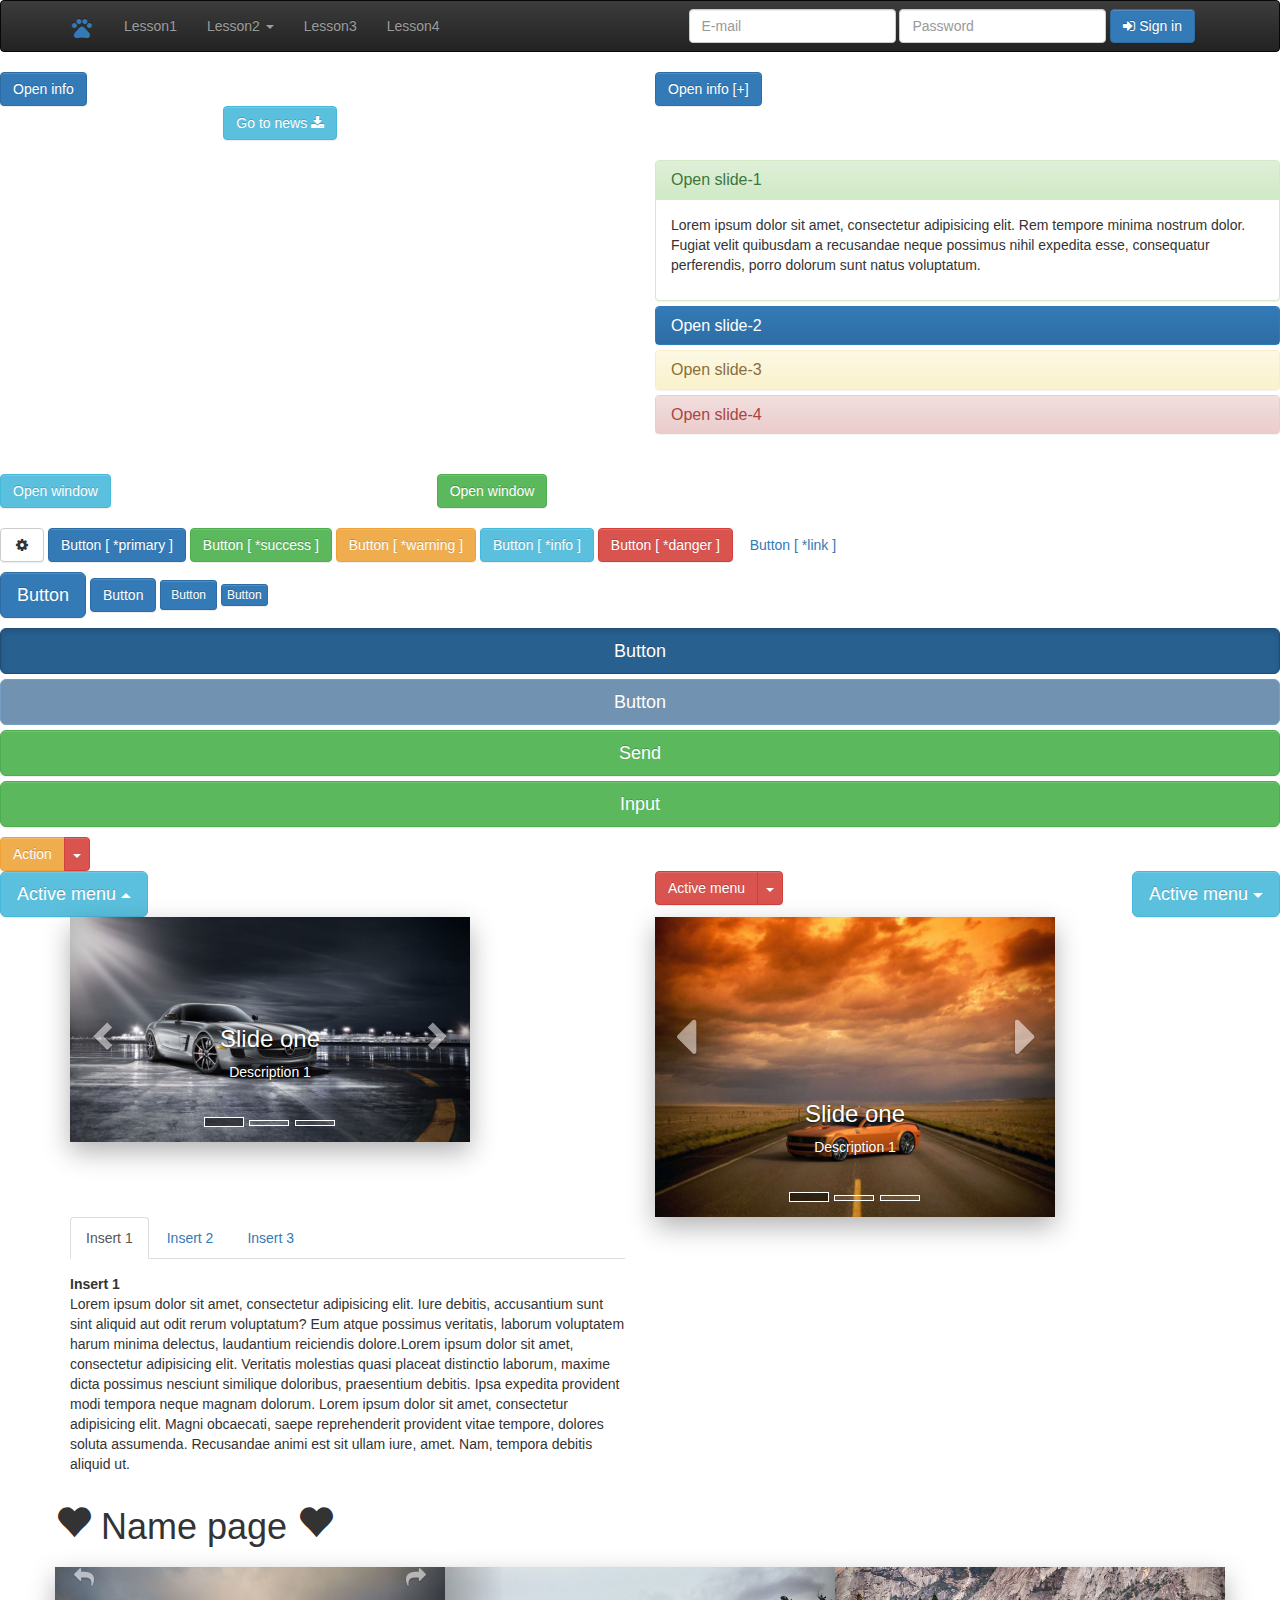
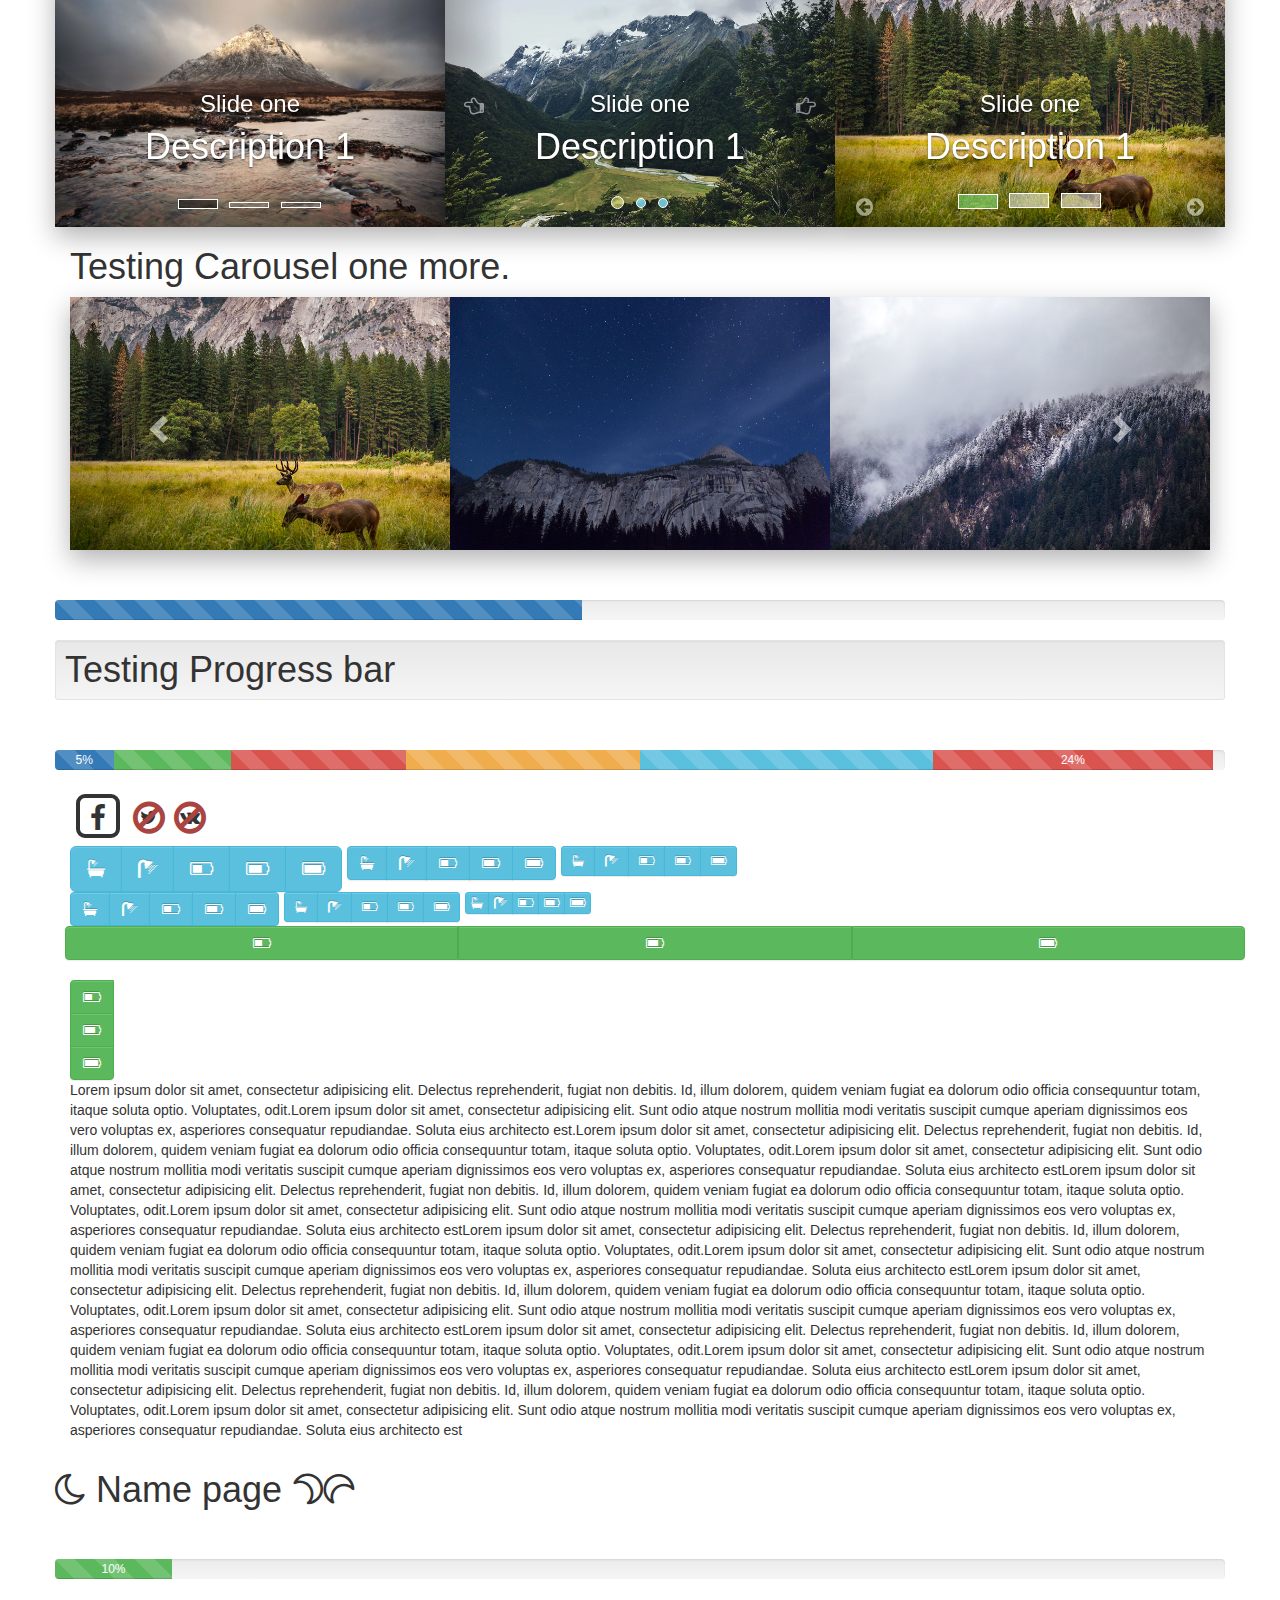
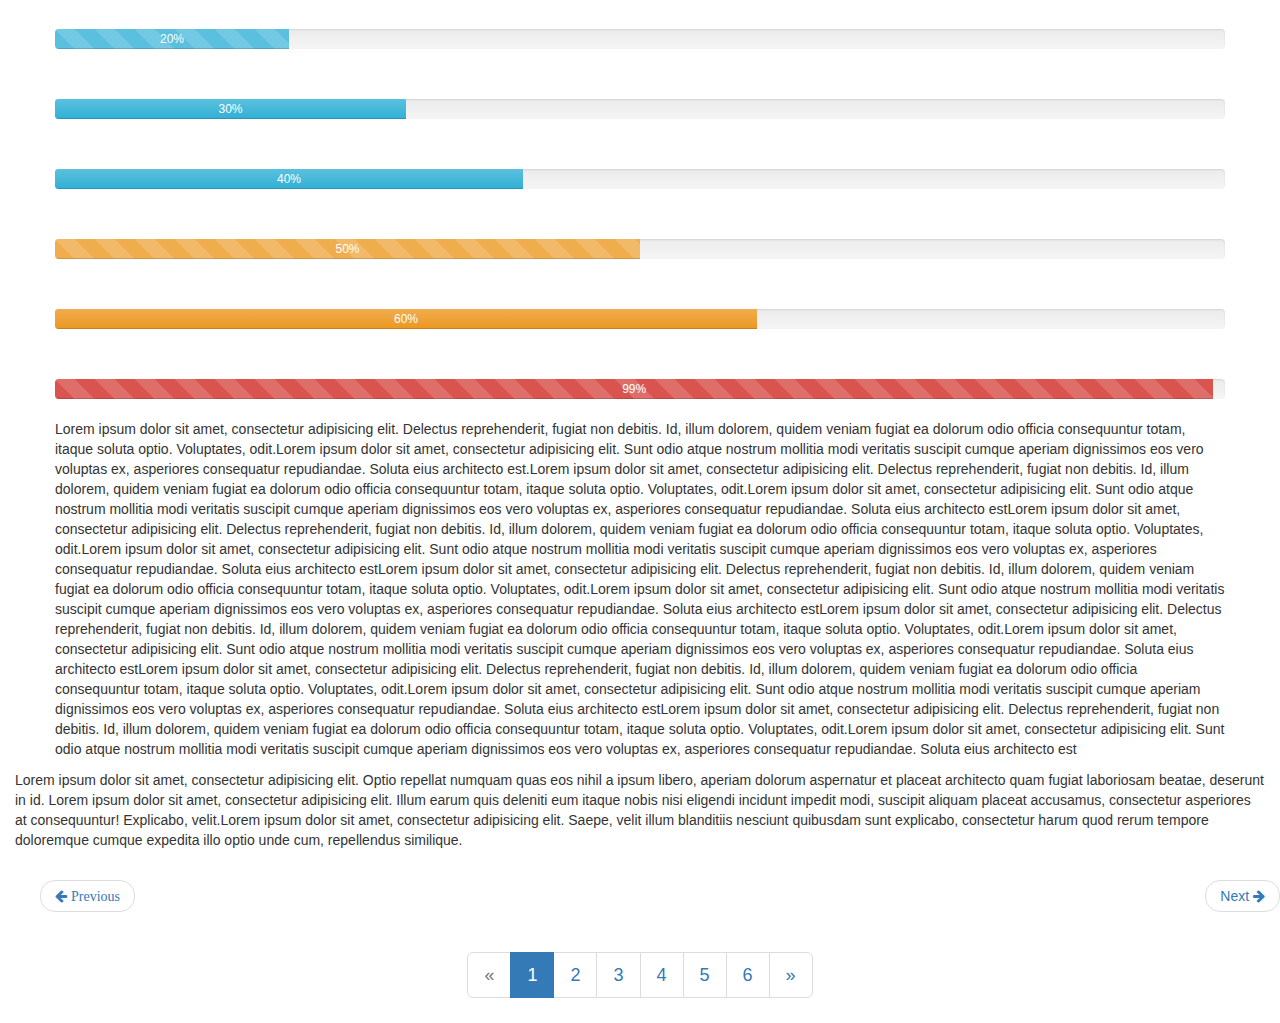
==== commit 0138447c: "BootStrap_Go2" ====
--- a/index.html
+++ b/index.html
@@ -38,7 +38,7 @@
 				</div>
 				<div class="collapse navbar-collapse" id="responsive-menu">
 					<ul class="nav navbar-nav">			<!-- menu горизонтально(белая подстветка-->
-						<li><a href="#">Lesson1</a></li>
+						<li><a href="index2.html">Lesson1</a></li>
 
 						<li class="dropdown" >
 							<a href="#" class="dropdown-toggle" data-toggle="dropdown">Lesson2 <b class="caret"></b></a>
@@ -80,6 +80,18 @@
 
 				</div>
 			</div>
+			<br>
+			<div class="col-md-4">
+			</div>
+			
+			<div class="col-md-4">
+				<a href="index2.html" class="btn btn-info">Go to news <i class="fa fa-download" aria-hidden="true"></i></a>
+			</div>
+			
+
+			
+				
+				
 		</div>
 		<div class="col-md-6">
 		<a href="#spoiler2" data-toggle="collapse" class="btn btn-primary spoiler2 collapsed">Open info</a>
@@ -834,26 +846,7 @@
 
 
 
-		<nav aria-label="Page navigation">
-		  <ul class="pagination">
-		    <li>
-		      <a href="#" aria-label="Previous">
-		        <span aria-hidden="true">&laquo;</span>
-		      </a>
-		    </li>
-		    <li><a href="#">1</a></li>
-		    <li><a href="#">2</a></li>
-		    <li><a href="#">3</a></li>
-		    <li><a href="#">4</a></li>
-		    <li><a href="#">5</a></li>
-		    <li>
-		      <a href="#" aria-label="Next">
-		        <span aria-hidden="true">&raquo;</span>
-		      </a>
-		    </li>
-		  </ul>
-		</nav>
-
+	
 
 
 	
@@ -880,7 +873,33 @@
 	
 	<p>Lorem ipsum dolor sit amet, consectetur adipisicing elit. Optio repellat numquam quas eos nihil a ipsum libero, aperiam dolorum aspernatur et placeat architecto quam fugiat laboriosam beatae, deserunt in id. Lorem ipsum dolor sit amet, consectetur adipisicing elit. Illum earum quis deleniti eum itaque nobis nisi eligendi incidunt impedit modi, suscipit aliquam placeat accusamus, consectetur asperiores at consequuntur! Explicabo, velit.Lorem ipsum dolor sit amet, consectetur adipisicing elit. Saepe, velit illum blanditiis nesciunt quibusdam sunt explicabo, consectetur harum quod rerum tempore doloremque cumque expedita illo optio unde cum, repellendus similique.</p>
 	</div>
-		
+<div class="pager">
+	<ul>
+		<li class="previous"><a href="#"><i class="fa fa-arrow-left" aria-hidden="true"> Previous </i></a></li>
+		<li class="next"><a href="#">Next <i class="fa fa-arrow-right" aria-hidden="true"></i></a></li>
+	</ul>
+</div>
+	
+	<nav class="text-center" aria-label="Page navigation">
+		  <ul class="pagination pagination-lg">
+		    <li class="disabled">
+		      <a href="#" aria-label="Previous">
+		        <span aria-hidden="true">&laquo;</span>
+		      </a>
+		    </li>
+		    <li class="active"><a href="#">1</a></li>
+		    <li><a href="#">2</a></li>
+		    <li><a href="#">3</a></li>
+		    <li><a href="#">4</a></li>
+		    <li><a href="#">5</a></li>
+		    <li><a href="#">6</a></li>
+		    <li>
+		      <a href="#" aria-label="Next">
+		        <span aria-hidden="true">&raquo;</span>
+		      </a>
+		    </li>
+		  </ul>
+	</nav>
 
 
 
@@ -889,6 +908,7 @@
 
 	<!-- jQuery (necessary for Bootstrap's JavaScript plugins) -->
     <script src="https://ajax.googleapis.com/ajax/libs/jquery/1.12.4/jquery.min.js"></script>
+   
 
     <!-- Include all compiled plugins (below), or include individual files as needed -->
     <script type="text/javascript" src="js/bootstrap.js"></script>
--- a/css/style.css
+++ b/css/style.css
@@ -91,4 +91,10 @@
 
 a.spoiler2:after {
   content: " [-] ";
-}+}
+
+.nav-tabs {
+  margin-bottom: 15px;
+}
+
+
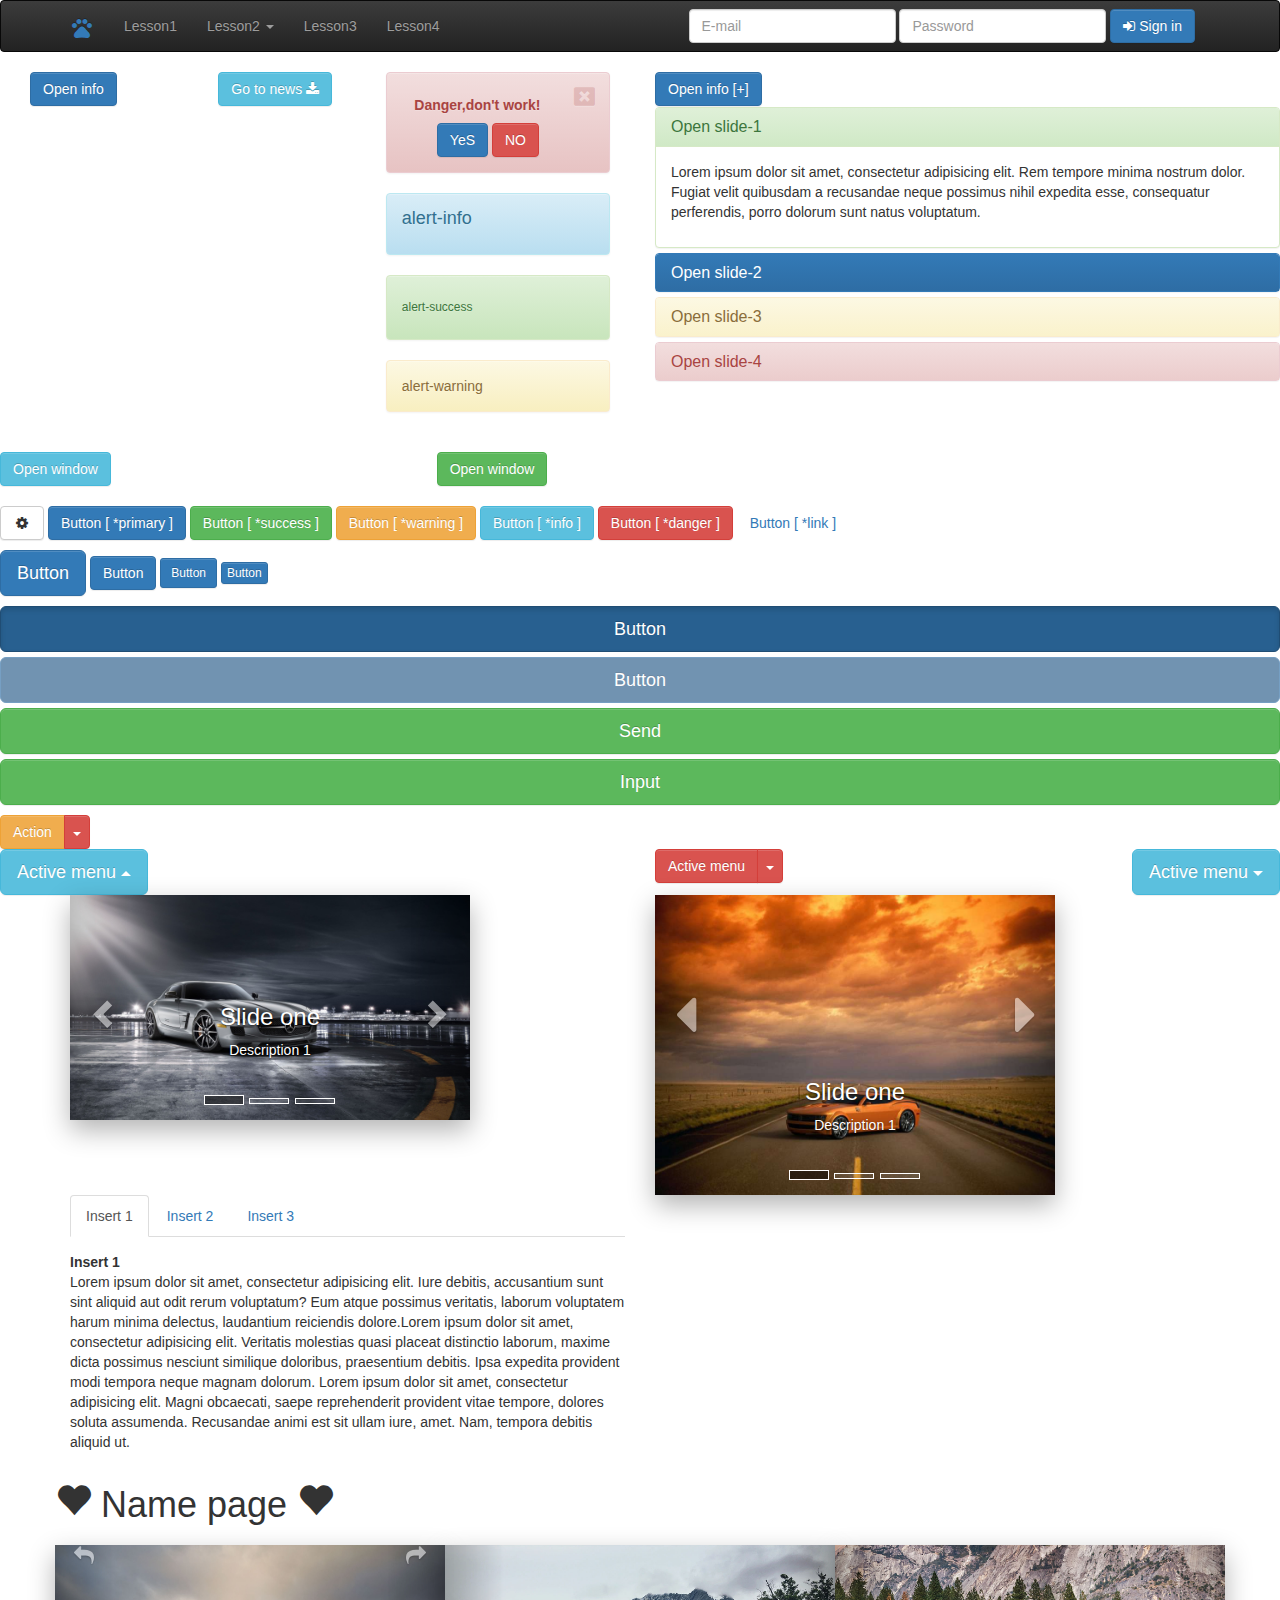
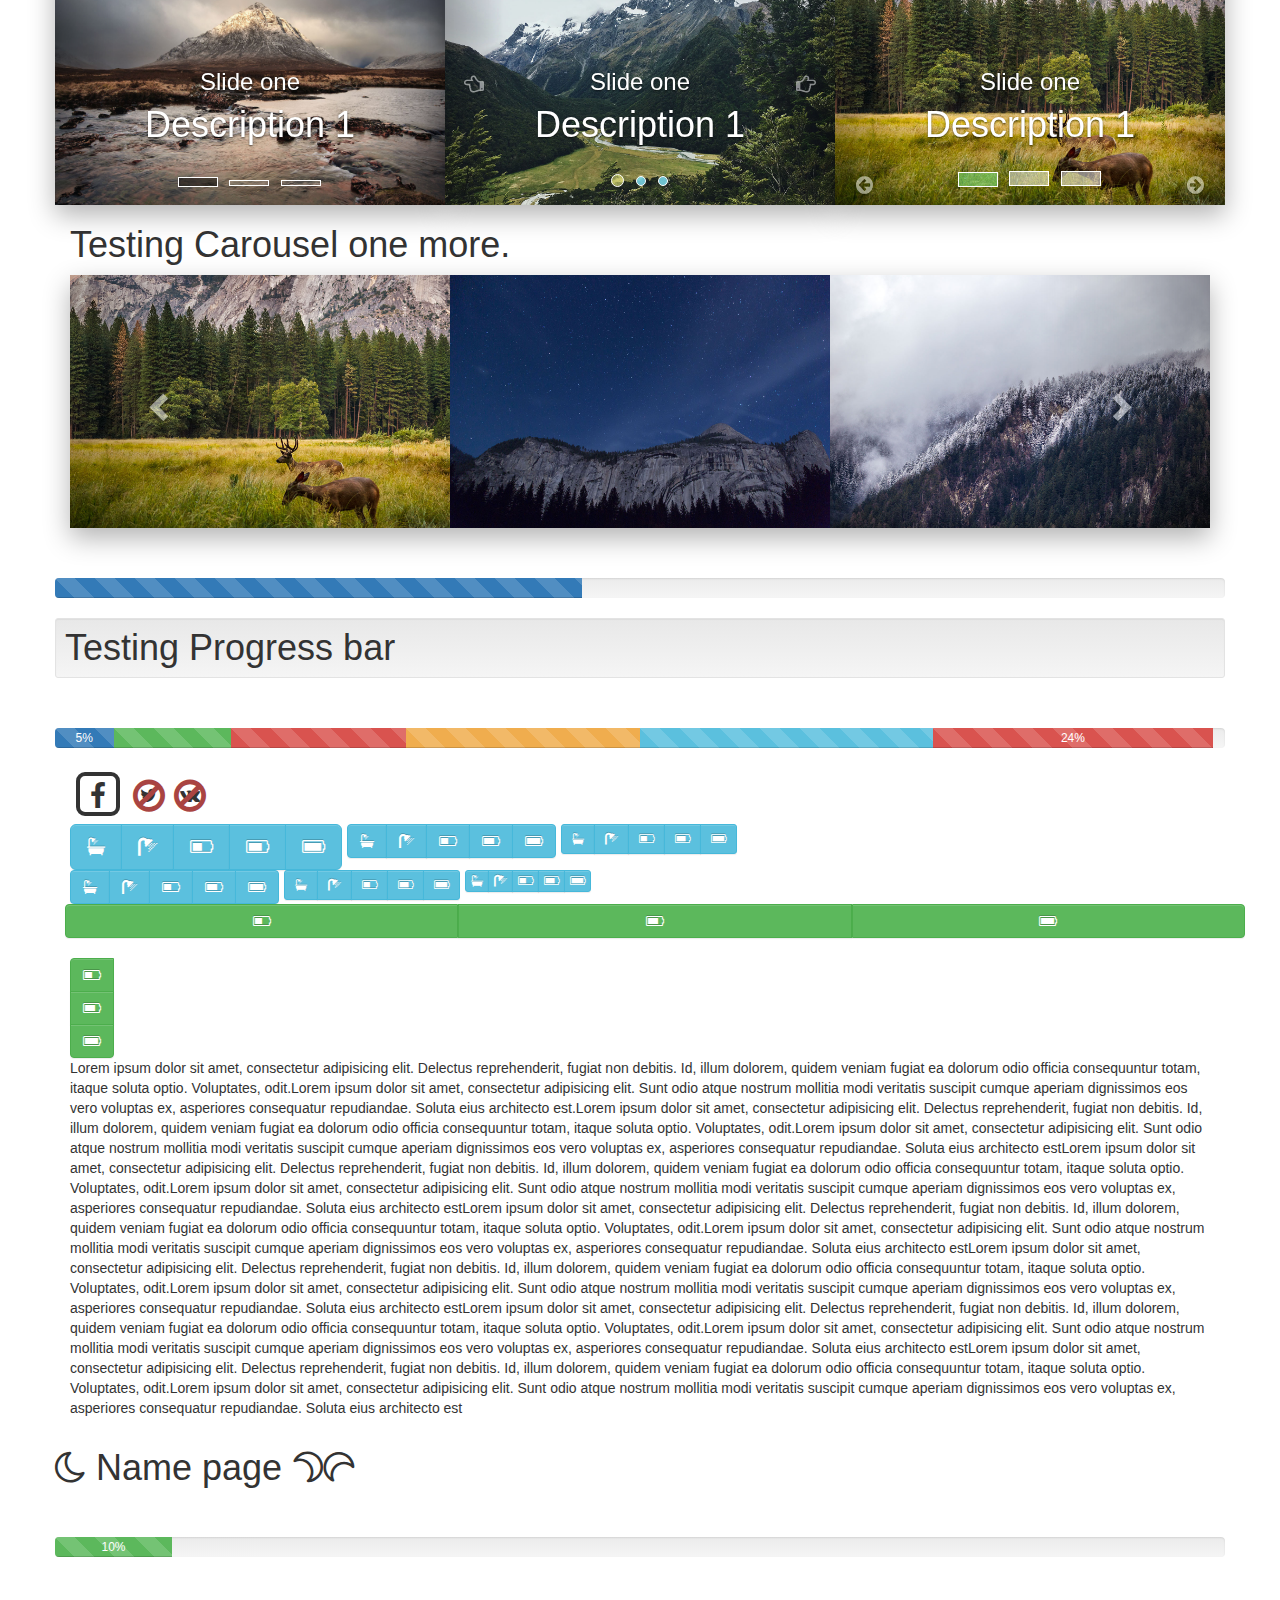
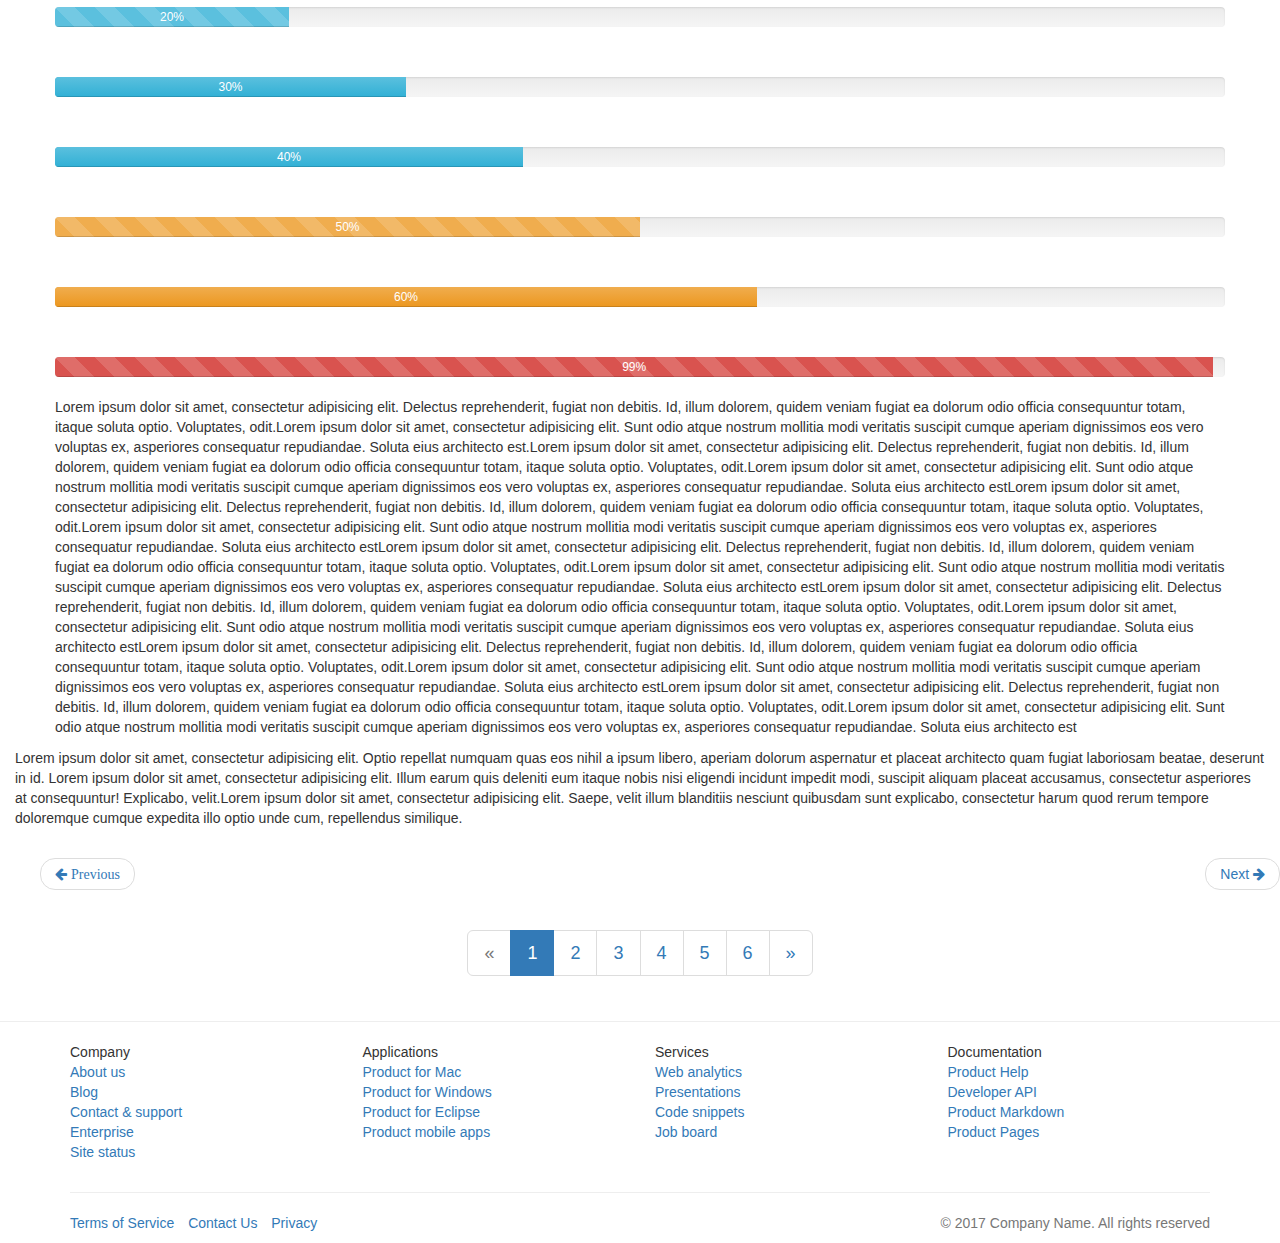
==== commit d1479562: "BootStrap_Go2" ====
--- a/index.html
+++ b/index.html
@@ -38,7 +38,9 @@
 				</div>
 				<div class="collapse navbar-collapse" id="responsive-menu">
 					<ul class="nav navbar-nav">			<!-- menu горизонтально(белая подстветка-->
-						<li><a href="index2.html">Lesson1</a></li>
+						<li>
+						<a href="index2.html">Lesson1</a>
+						</li>
 
 						<li class="dropdown" >
 							<a href="#" class="dropdown-toggle" data-toggle="dropdown">Lesson2 <b class="caret"></b></a>
@@ -70,23 +72,50 @@
 			</div>
 		</div> 
 
-	<div class="row">
+
+	
 		<div class="col-md-6">
-		<a href="#spoiler" data-toggle="collapse" class="btn btn-primary">Open info</a>
-			<div class="collapse " id="spoiler">
-				<div class="well ">
-					<p>Your Text here<br>Lorem ipsum dolor sit amet, consectetur adipisicing elit. Amet praesentium officiis ullam sunt, qui odit fugit. Eaque eos adipisci perspiciatis placeat impedit repellat asperiores nesciunt odio, vitae ipsa aperiam laudantium?
-					</p>
-
-				</div>
-			</div>
-			<br>
-			<div class="col-md-4">
+		<div class="col-md-4">					
+					<a href="#spoiler" data-toggle="collapse" class="btn btn-primary" title="Open this window">Open info</a>
+						<div class="collapse " id="spoiler">
+						<div class="well ">
+							<p>Your Text here<br>Lorem ipsum dolor sit amet, consectetur adipisicing elit. Amet praesentium officiis ullam sunt, qui odit fugit. Eaque eos adipisci perspiciatis placeat impedit repellat asperiores nesciunt odio, vitae ipsa aperiam laudantium?
+							</p>
+
+						</div>
+					</div>
+			</div>
+			<div class="col-md-3">
+				<div class="row">
+					<a href="index2.html" class="btn btn-info" data-toggle="tooltip" data-placement="bottom" title="Go to news another page" >Go to news <i class="fa fa-download" aria-hidden="true"></i></a>
+				</div>
 			</div>
 			
-			<div class="col-md-4">
-				<a href="index2.html" class="btn btn-info">Go to news <i class="fa fa-download" aria-hidden="true"></i></a>
-			</div>
+			<div class="col-md-5 ">	
+				
+					<div class="alert alert-danger alert-dismissible text-center">
+						<button type="button"  class="close" data-dismiss="alert"><i class="fa fa-window-close" aria-hidden="true"></i></button>
+						<h5><b>Danger,don't work!</b></h5>					
+						<button type="button" data-dismiss="alert" class="btn btn-primary ">YeS</button>
+						<button type="button" data-dismiss="alert" class="btn btn-danger">NO</button>
+					</div>	
+					<div class="alert alert-info">
+						<h4>alert-info</h4>
+					</div>
+					<div class="alert alert-success">
+						<h6>alert-success</h6>
+					</div>	
+						<div class="alert alert-warning">
+						<p>alert-warning</p>
+					</div>		
+
+				
+
+			</div>
+			
+						
+					
+			
 			
 
 			
@@ -103,7 +132,7 @@
 				</div>
 			</div>
 		</div>
-	</div>
+	
 <br>
 <div class="row">
 	<div class="col-md-6">
@@ -881,7 +910,7 @@
 </div>
 	
 	<nav class="text-center" aria-label="Page navigation">
-		  <ul class="pagination pagination-lg">
+		  <ul class=" pagination pagination-lg">
 		    <li class="disabled">
 		      <a href="#" aria-label="Previous">
 		        <span aria-hidden="true">&laquo;</span>
@@ -900,8 +929,64 @@
 		    </li>
 		  </ul>
 	</nav>
-
-
+	<hr>
+  <footer>
+   <div class="container">
+    <div class="row">
+            <div class="col-md-3">
+                <ul class="list-unstyled">
+                    <li>Company<li>
+                    <li><a href="#">About us</a></li>
+                    <li><a href="#">Blog</a></li>
+                    <li><a href="#">Contact & support</a></li>
+                    <li><a href="#">Enterprise</a></li>
+                    <li><a href="#">Site status</a></li>
+                </ul>
+            </div>
+            <div class="col-md-3">
+                <ul class="list-unstyled">
+                    <li>Applications<li>
+                    <li><a href="#">Product for Mac</a></li>
+                    <li><a href="#">Product for Windows</a></li>
+                    <li><a href="#">Product for Eclipse</a></li>
+                    <li><a href="#">Product mobile apps</a></li>
+                </ul>
+            </div>
+            <div class="col-md-3">
+                <ul class="list-unstyled">
+                    <li>Services<li>
+                    <li><a href="#">Web analytics</a></li>
+                    <li><a href="#">Presentations</a></li>
+                    <li><a href="#">Code snippets</a></li>
+                    <li><a href="#">Job board</a></li>
+                </ul>
+            </div>
+            <div class="col-md-3">
+                <ul class="list-unstyled">
+                    <li>Documentation<li>
+                    <li><a href="#">Product Help</a></li>
+                    <li><a href="#">Developer API</a></li>
+                    <li><a href="#">Product Markdown</a></li>
+                    <li><a href="#">Product Pages</a></li>
+                </ul>
+            </div>
+    </div>
+    <hr>
+    <div class="row">
+            <div class="col-md-8">
+                <ul class="list-unstyled list-inline pull-left">
+                    <li><a href="#">Terms of Service</a></li>
+                    <li><a href="#">Contact Us</a></li>
+                    <li><a href="#">Privacy</a></li>
+                </ul>
+            </div>
+            <div class="col-md-4">
+                <p class="text-muted pull-right">© 2017 Company Name. All rights reserved</p>
+            </div>
+    </div>
+</div>
+ </footer>
+		
 
 
 
@@ -916,6 +1001,11 @@
 		<!-- start LiveReload -->
 	<script>document.write('<script src="http://' + (location.host || 'localhost').split(':')[0] + ':35729/livereload.js?snipver=1"></' + 'script>')</script>
 		<!-- .end -->
+	<script>
+		$(function() {
+			$('[data-toggle="tooltip"]').tooltip()
+		}); 
+	</script>
 
 </body>
 </html>--- a/css/style.css
+++ b/css/style.css
@@ -98,3 +98,14 @@
 }
 
 
+.action {
+  
+  margin-top: -68%;
+}
+
+
+
+.breadcrumb > li + li:before {
+      content: "\f054";
+      font-family: "FontAwesome"
+}
